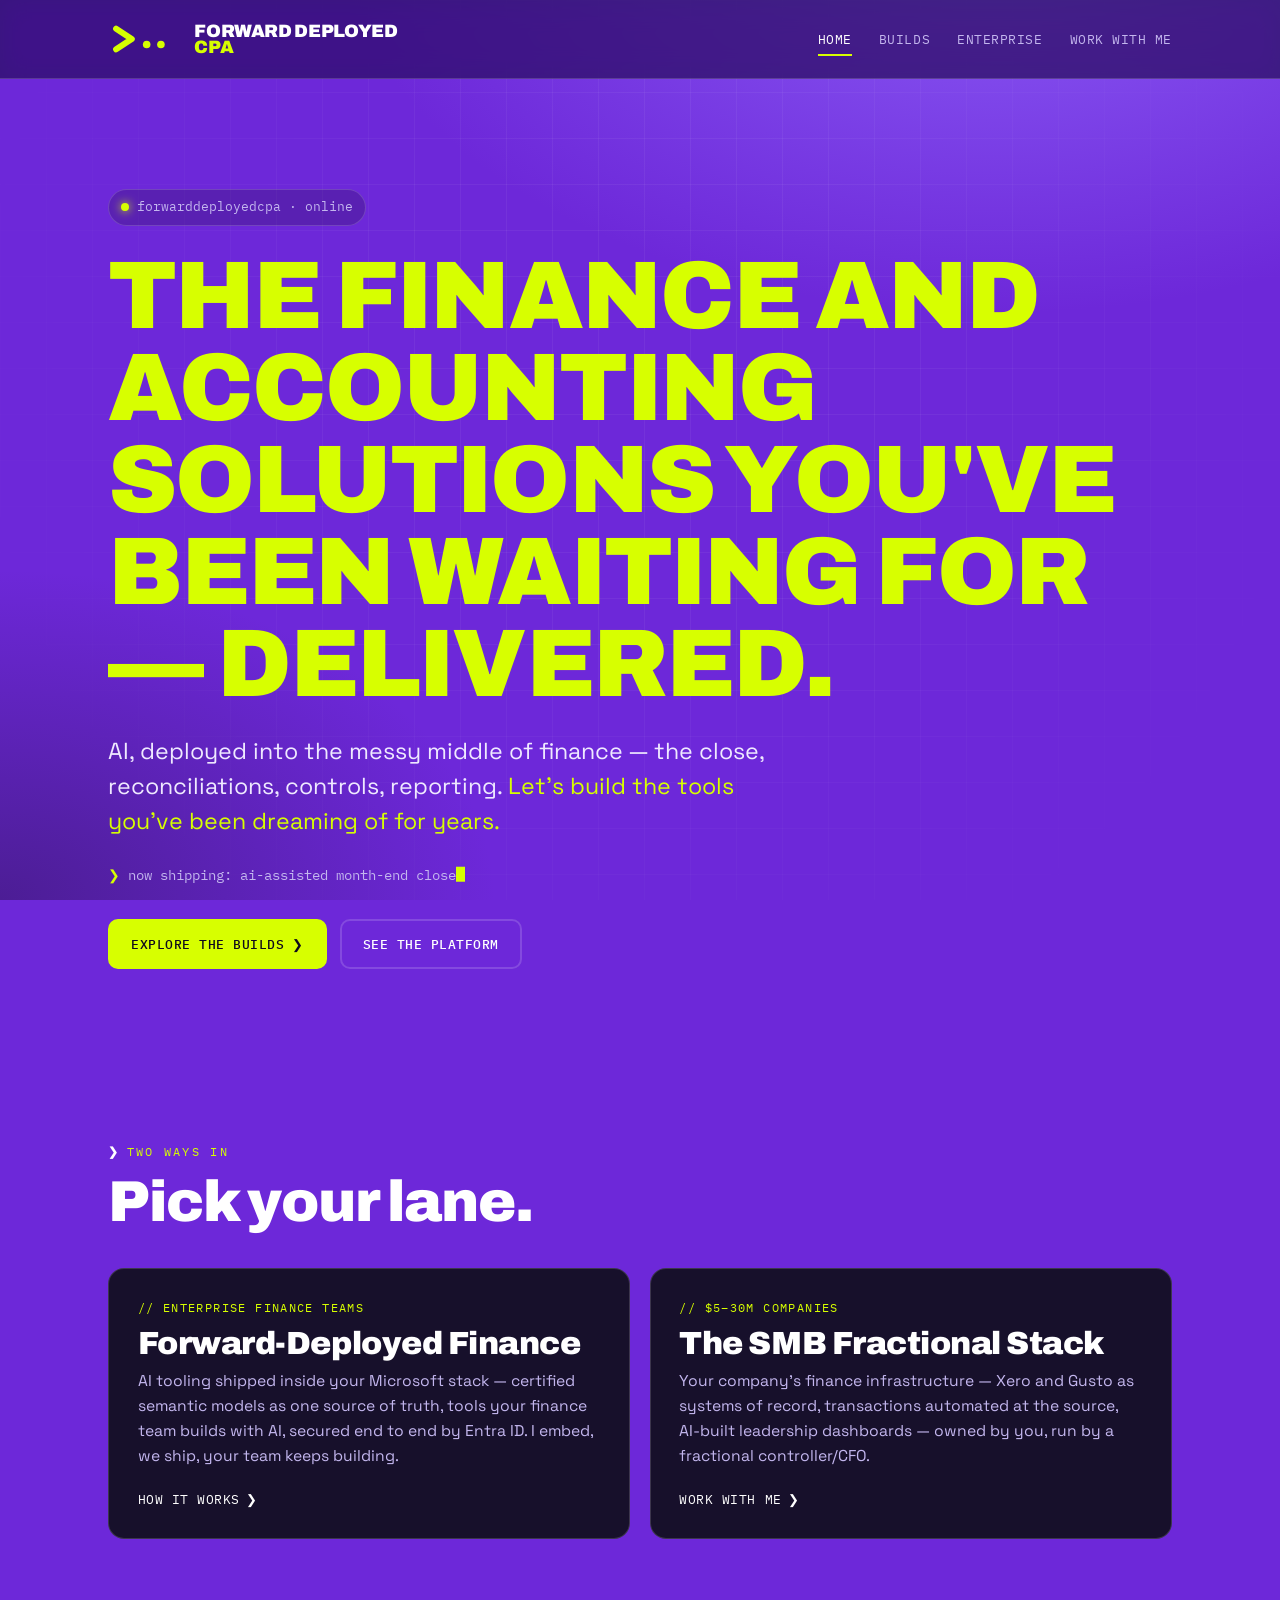
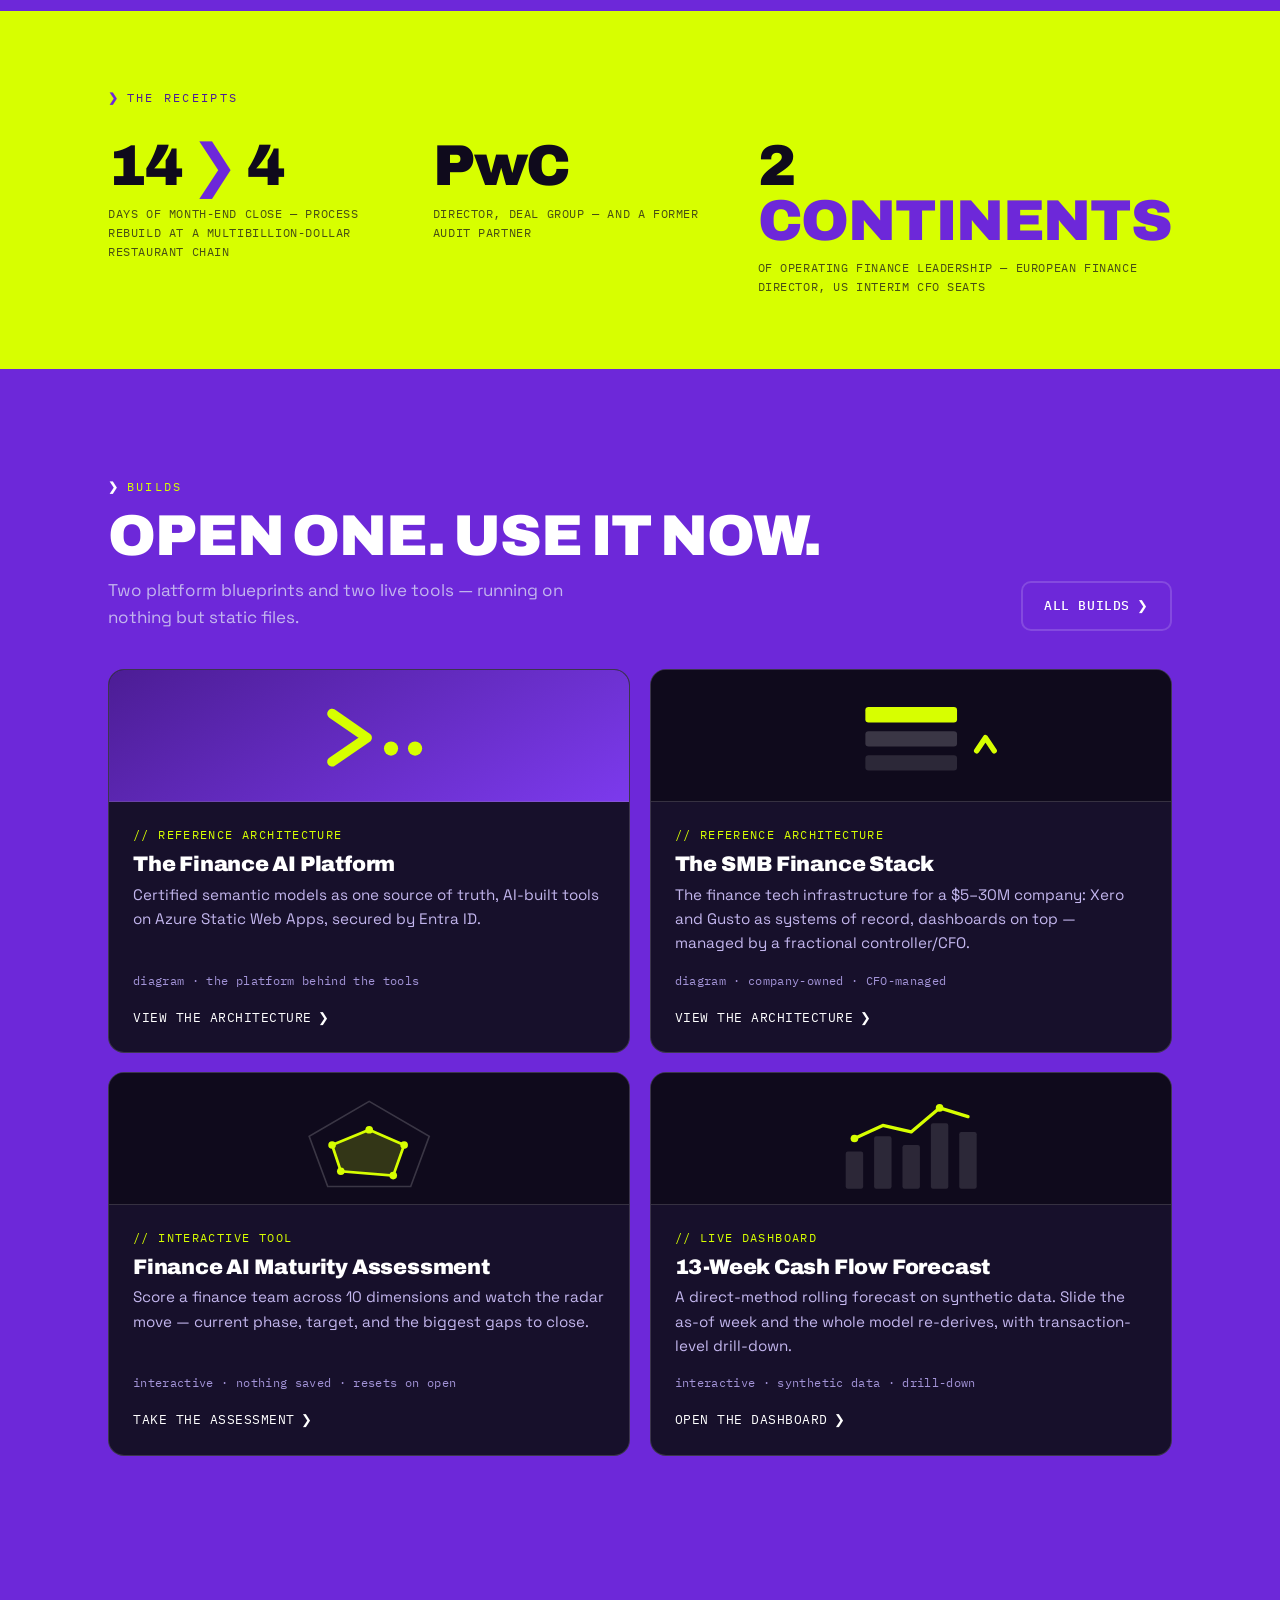
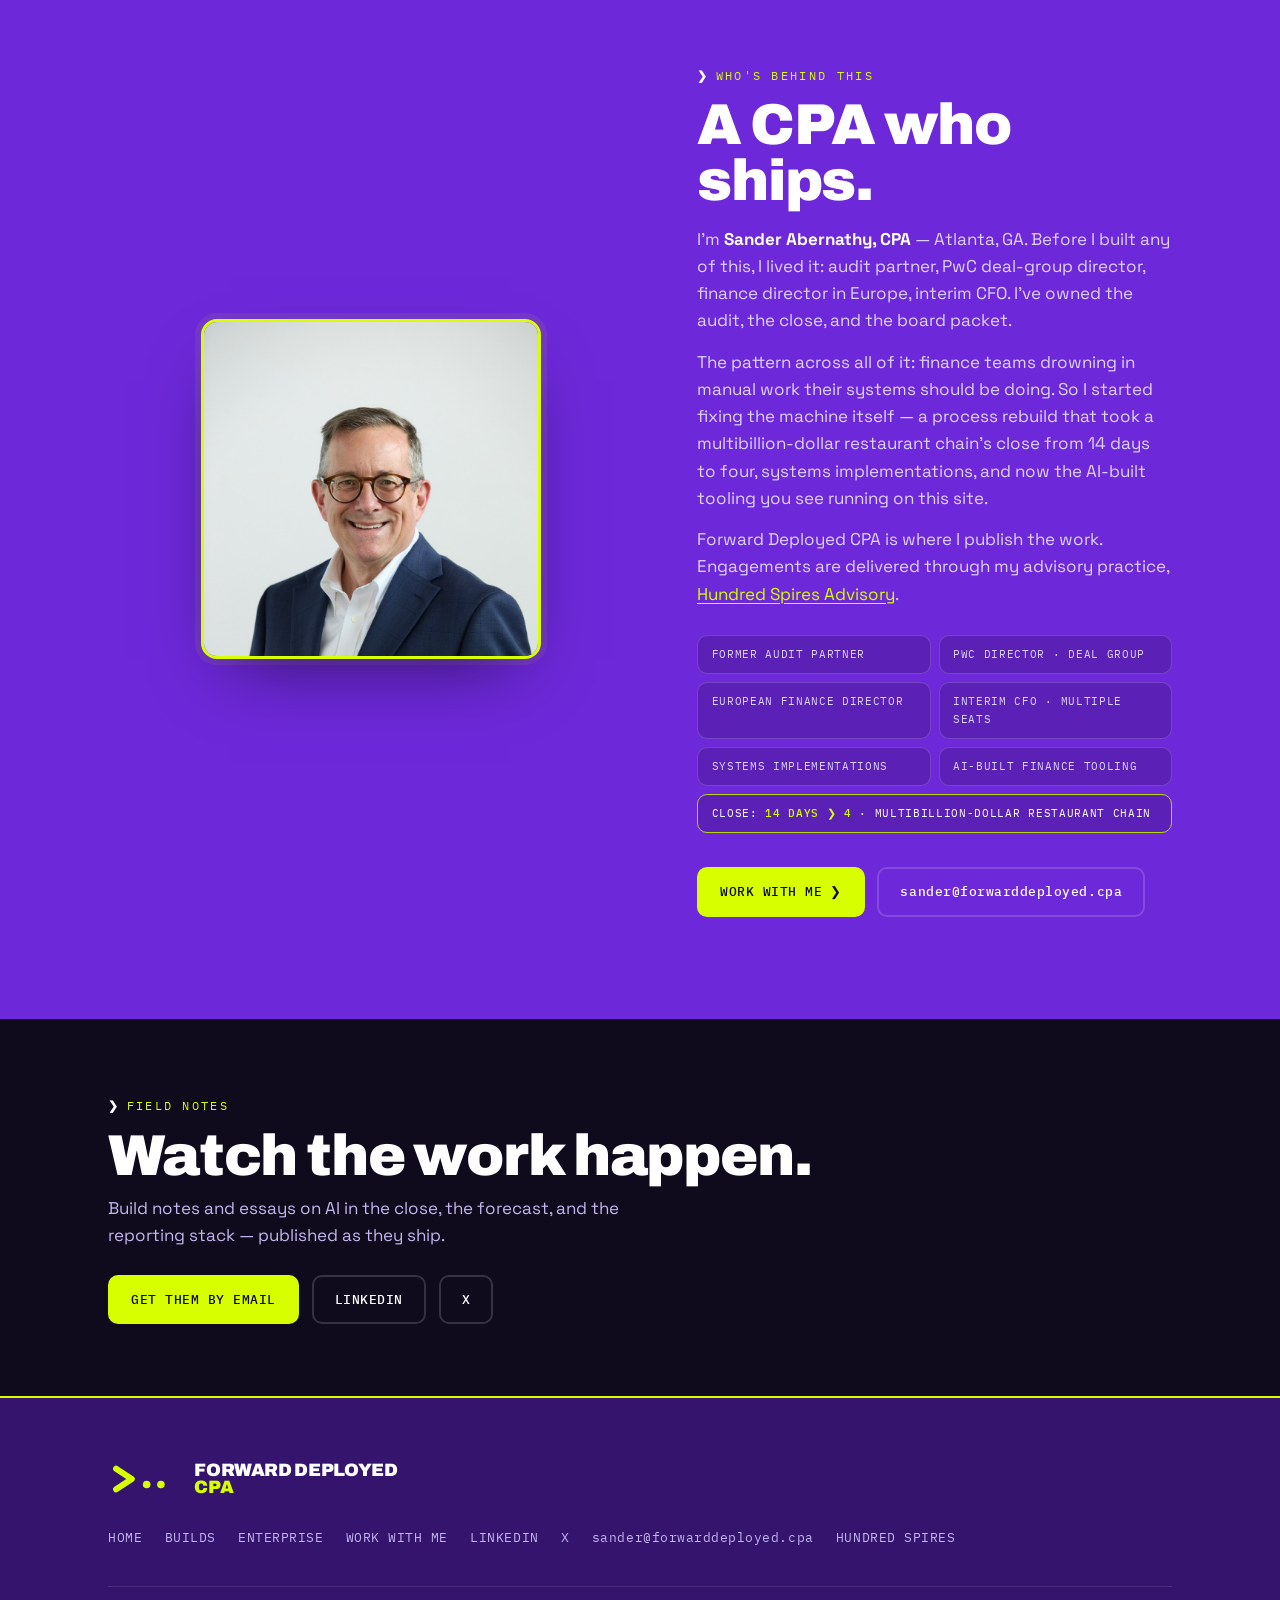
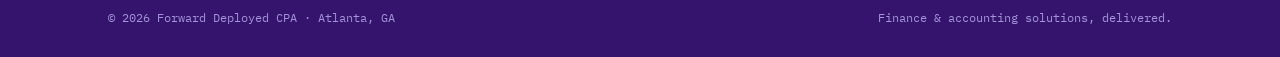
==== index.html @ 9f3dc7b1 "Add enterprise/SMB split, receipts band with credentials and outcomes, dedicated Enterprise page Co-" ====
<!DOCTYPE html>
<html lang="en">
<head>
<meta charset="utf-8">
<meta name="viewport" content="width=device-width, initial-scale=1">
<title>Forward Deployed CPA — Finance &amp; accounting solutions, delivered</title>
<meta name="description" content="AI deployed into the real work of finance and accounting — the close, reconciliations, controls, reporting. A platform and live tools built to be used.">
<link rel="canonical" href="https://www.forwarddeployed.cpa/">

<meta property="og:type" content="website">
<meta property="og:site_name" content="Forward Deployed CPA">
<meta property="og:title" content="Forward Deployed CPA">
<meta property="og:description" content="AI deployed into the real work of finance — a platform and live tools built to be used.">
<meta property="og:url" content="https://www.forwarddeployed.cpa/">
<meta property="og:image" content="https://www.forwarddeployed.cpa/assets/img/og-banner.png">
<meta name="twitter:card" content="summary_large_image">
<meta name="twitter:site" content="@fwddeployedcpa">
<meta name="theme-color" content="#6D28D9">

<link rel="icon" href="assets/img/favicon.svg" type="image/svg+xml">
<link rel="apple-touch-icon" href="assets/img/logo-square.png">

<link rel="preconnect" href="https://fonts.googleapis.com">
<link rel="preconnect" href="https://fonts.gstatic.com" crossorigin>
<link href="https://fonts.googleapis.com/css2?family=Archivo:wght@900&family=Space+Grotesk:wght@400;500;700&family=IBM+Plex+Mono:wght@400;500&display=swap" rel="stylesheet">
<link rel="stylesheet" href="assets/css/styles.css?v=6">
</head>
<body>
<a class="skip" href="#main">Skip to content</a>

<header class="site-head">
  <div class="wrap site-head__row">
    <a class="brand" href="index.html" aria-label="Forward Deployed CPA home">
      <img class="brand__mark" src="assets/img/mark.svg" alt=""><span class="brand__wm"><span class="brand__word">Forward Deployed</span><span class="brand__cpa">CPA</span></span>
    </a>
    <button class="nav-toggle" aria-label="Open menu" aria-controls="nav" aria-expanded="false">
      <svg viewBox="0 0 24 24" fill="none" stroke="currentColor" stroke-width="2"><path d="M3 6h18M3 12h18M3 18h18"/></svg>
    </button>
    <nav class="nav" id="nav" aria-label="Primary">
      <a href="index.html" aria-current="page">Home</a>
      <a href="builds/index.html">Builds</a>
      <a href="enterprise.html">Enterprise</a>
      <a href="work-with-me.html">Work with me</a>
    </nav>
  </div>
</header>

<main id="main">

<!-- ============================= HERO ============================= -->
<section class="hero">
  <div class="wrap">
    <div>
      <span class="termline"><span class="dot"></span> forwarddeployedcpa · online</span>
      <h1 style="color:var(--lime); max-width:20ch">The finance and accounting solutions you've been waiting for — delivered.</h1>
      <p class="lead">
        AI, deployed into the messy middle of finance — the close, reconciliations,
        controls, reporting. <span style="color:var(--lime)">Let's build the tools you've been dreaming of for years.</span>
      </p>
      <p class="hero__ticker">
        <span class="lime">❯</span> now shipping: <span class="type-out" data-type="ai-assisted month-end close|agentic reconciliations|governed finance-AI platforms|reporting on autopilot"></span><span class="cursor" aria-hidden="true"></span>
      </p>
      <div class="hero__cta">
        <a class="btn btn--lime" href="builds/index.html">Explore the builds <span class="arw" aria-hidden="true">❯</span></a>
        <a class="btn btn--ghost" href="builds/platform-architecture.html">See the platform</a>
      </div>
    </div>
  </div>
</section>

<!-- ============================= TWO WAYS IN ============================= -->
<section class="section section--tight">
  <div class="wrap">
    <div class="sec-head reveal">
      <div>
        <span class="eyebrow">two ways in</span>
        <h2 style="margin-top:.6rem;text-transform:none;letter-spacing:-.02em">Pick your lane.</h2>
      </div>
    </div>
    <div class="paths">
      <a class="path reveal" href="enterprise.html">
        <span class="path__tag">// enterprise finance teams</span>
        <h3>Forward-Deployed Finance</h3>
        <p>AI tooling shipped inside your Microsoft stack — certified semantic models as one source of truth, tools your finance team builds with AI, secured end to end by Entra ID. I embed, we ship, your team keeps building.</p>
        <span class="path__go">How it works <span class="arw" aria-hidden="true">❯</span></span>
      </a>
      <a class="path reveal" href="work-with-me.html">
        <span class="path__tag">// $5–30M companies</span>
        <h3>The SMB Fractional Stack</h3>
        <p>Your company's finance infrastructure — Xero and Gusto as systems of record, transactions automated at the source, AI-built leadership dashboards — owned by you, run by a fractional controller/CFO.</p>
        <span class="path__go">Work with me <span class="arw" aria-hidden="true">❯</span></span>
      </a>
    </div>
  </div>
</section>

<!-- ============================= THE RECEIPTS ============================= -->
<section class="band-lime section section--tight">
  <div class="wrap reveal">
    <span class="eyebrow">the receipts</span>
    <div class="receipts">
      <div class="receipt">
        <span class="receipt__num">14 <span class="g">❯</span> 4</span>
        <span class="receipt__label">days of month-end close — process rebuild at a multibillion-dollar restaurant chain</span>
      </div>
      <div class="receipt">
        <span class="receipt__num" style="text-transform:none">PwC</span>
        <span class="receipt__label">director, deal group — and a former audit partner</span>
      </div>
      <div class="receipt">
        <span class="receipt__num">2 <span class="g">continents</span></span>
        <span class="receipt__label">of operating finance leadership — European finance director, US interim CFO seats</span>
      </div>
    </div>
  </div>
</section>

<!-- ============================= THE BUILDS ============================= -->
<section class="section">
  <div class="wrap">
    <div class="sec-head reveal">
      <div>
        <span class="eyebrow">builds</span>
        <h2 style="margin-top:.6rem">Open one. Use it now.</h2>
        <p class="muted">Two platform blueprints and two live tools — running on nothing but static files.</p>
      </div>
      <a class="btn btn--ghost" href="builds/index.html">All builds <span class="arw" aria-hidden="true">❯</span></a>
    </div>

    <div class="builds">
      <a class="build reveal" href="builds/platform-architecture.html">
        <div class="build__top" style="background:linear-gradient(150deg,var(--grape-deep),var(--grape-bright))">
          <svg viewBox="0 0 200 120" fill="none" aria-hidden="true">
            <polyline points="66,40 98,62 66,84" stroke="#D7FF00" stroke-width="9" stroke-linecap="round" stroke-linejoin="round"/>
            <circle cx="120" cy="72" r="6.5" fill="#D7FF00"/><circle cx="142" cy="72" r="6.5" fill="#D7FF00"/>
          </svg>
        </div>
        <div class="build__body">
          <span class="build__kind">// reference architecture</span>
          <h3>The Finance AI Platform</h3>
          <p>Certified semantic models as one source of truth, AI-built tools on Azure Static Web Apps, secured by Entra ID.</p>
          <span class="build__meta">diagram · the platform behind the tools</span>
          <span class="build__go">View the architecture <span class="arw" aria-hidden="true">❯</span></span>
        </div>
      </a>

      <a class="build reveal" href="builds/smb-stack.html">
        <div class="build__top" style="background:var(--ink)">
          <svg viewBox="0 0 200 120" fill="none" aria-hidden="true">
            <rect x="58" y="78" width="84" height="14" rx="3" fill="rgba(255,255,255,.12)"/>
            <rect x="58" y="56" width="84" height="14" rx="3" fill="rgba(255,255,255,.18)"/>
            <rect x="58" y="34" width="84" height="14" rx="3" fill="#D7FF00"/>
            <polyline points="160,74 168,62 176,74" stroke="#D7FF00" stroke-width="5" stroke-linecap="round" stroke-linejoin="round"/>
          </svg>
        </div>
        <div class="build__body">
          <span class="build__kind">// reference architecture</span>
          <h3>The SMB Finance Stack</h3>
          <p>The finance tech infrastructure for a $5–30M company: Xero and Gusto as systems of record, dashboards on top — managed by a fractional controller/CFO.</p>
          <span class="build__meta">diagram · company-owned · CFO-managed</span>
          <span class="build__go">View the architecture <span class="arw" aria-hidden="true">❯</span></span>
        </div>
      </a>

      <a class="build reveal" href="builds/ai-maturity-assessment.html">
        <div class="build__top" style="background:var(--ink)">
          <svg viewBox="0 0 200 120" fill="none" aria-hidden="true">
            <polygon points="100,26 155,58 138,104 62,104 45,58" fill="none" stroke="rgba(255,255,255,.18)" stroke-width="1.5"/>
            <polygon points="100,52 132,66 122,94 74,90 66,66" fill="rgba(215,255,0,.18)" stroke="#D7FF00" stroke-width="2.5"/>
            <circle cx="100" cy="52" r="3.5" fill="#D7FF00"/><circle cx="132" cy="66" r="3.5" fill="#D7FF00"/><circle cx="122" cy="94" r="3.5" fill="#D7FF00"/><circle cx="74" cy="90" r="3.5" fill="#D7FF00"/><circle cx="66" cy="66" r="3.5" fill="#D7FF00"/>
          </svg>
        </div>
        <div class="build__body">
          <span class="build__kind">// interactive tool</span>
          <h3>Finance AI Maturity Assessment</h3>
          <p>Score a finance team across 10 dimensions and watch the radar move — current phase, target, and the biggest gaps to close.</p>
          <span class="build__meta">interactive · nothing saved · resets on open</span>
          <span class="build__go">Take the assessment <span class="arw" aria-hidden="true">❯</span></span>
        </div>
      </a>

      <a class="build reveal" href="builds/cash-flow-13-week.html">
        <div class="build__top" style="background:var(--ink)">
          <svg viewBox="0 0 200 120" fill="none" aria-hidden="true">
            <g fill="rgba(255,255,255,.12)">
              <rect x="40" y="72" width="16" height="34" rx="2"/><rect x="66" y="58" width="16" height="48" rx="2"/><rect x="92" y="66" width="16" height="40" rx="2"/><rect x="118" y="46" width="16" height="60" rx="2"/><rect x="144" y="54" width="16" height="52" rx="2"/>
            </g>
            <polyline points="48,60 74,48 100,54 126,32 152,40" fill="none" stroke="#D7FF00" stroke-width="3" stroke-linecap="round" stroke-linejoin="round"/>
            <circle cx="48" cy="60" r="3.5" fill="#D7FF00"/><circle cx="126" cy="32" r="3.5" fill="#D7FF00"/>
          </svg>
        </div>
        <div class="build__body">
          <span class="build__kind">// live dashboard</span>
          <h3>13-Week Cash Flow Forecast</h3>
          <p>A direct-method rolling forecast on synthetic data. Slide the as-of week and the whole model re-derives, with transaction-level drill-down.</p>
          <span class="build__meta">interactive · synthetic data · drill-down</span>
          <span class="build__go">Open the dashboard <span class="arw" aria-hidden="true">❯</span></span>
        </div>
      </a>
    </div>
  </div>
</section>

<!-- ============================= WHO'S BEHIND THIS ============================= -->
<section class="section" id="who">
  <div class="wrap">
    <div class="grid grid--split">
      <div class="logo-frame reveal" style="max-width:340px">
        <img src="assets/img/sander.jpg" alt="Sander Abernathy, CPA" width="900" height="900">
      </div>
      <div class="reveal">
        <span class="eyebrow">who's behind this</span>
        <h2 style="margin-top:.6rem;text-transform:none;letter-spacing:-.02em">A CPA who ships.</h2>
        <p style="margin-top:1.1rem">I'm <strong>Sander Abernathy, CPA</strong> — Atlanta, GA. Before I built any of this, I lived it: audit partner, PwC deal-group director, finance director in Europe, interim CFO. I've owned the audit, the close, and the board packet.</p>
        <p style="margin-top:.9rem">The pattern across all of it: finance teams drowning in manual work their systems should be doing. So I started fixing the machine itself — a process rebuild that took a multibillion-dollar restaurant chain's close from 14 days to four, systems implementations, and now the AI-built tooling you see running on this site.</p>
        <p style="margin-top:.9rem">Forward Deployed CPA is where I publish the work. Engagements are delivered through my advisory practice, <a href="https://hundred-spires.com" style="color:var(--lime);text-decoration:underline;text-underline-offset:3px">Hundred Spires Advisory</a>.</p>
        <div class="cred-grid">
          <span class="cred">former audit partner</span>
          <span class="cred">pwc director · deal group</span>
          <span class="cred">european finance director</span>
          <span class="cred">interim cfo · multiple seats</span>
          <span class="cred">systems implementations</span>
          <span class="cred">ai-built finance tooling</span>
          <span class="cred cred--hi">close: <b>14 days ❯ 4</b> · multibillion-dollar restaurant chain</span>
        </div>
        <div class="hero__cta">
          <a class="btn btn--lime" href="work-with-me.html">Work with me <span class="arw" aria-hidden="true">❯</span></a>
          <a class="btn btn--ghost" href="mailto:sander@forwarddeployed.cpa" style="text-transform:none">sander@forwarddeployed.cpa</a>
        </div>
      </div>
    </div>
  </div>
</section>

<!-- ============================= FIELD NOTES ============================= -->
<section class="band-ink section section--tight">
  <div class="wrap" style="display:flex;flex-wrap:wrap;align-items:center;justify-content:space-between;gap:1.6rem">
    <div>
      <span class="eyebrow">field notes</span>
      <h2 style="margin-top:.6rem;text-transform:none;letter-spacing:-.02em">Watch the work happen.</h2>
      <p class="muted" style="max-width:52ch;margin-top:.7rem">Build notes and essays on AI in the close, the forecast, and the reporting stack — published as they ship.</p>
    </div>
    <div class="hero__cta" style="margin-top:0">
      <a class="btn btn--lime" href="mailto:sander@forwarddeployed.cpa?subject=Add%20me%20to%20Field%20Notes">Get them by email</a>
      <a class="btn btn--ghost" href="https://www.linkedin.com/company/forward-deployed-cpa" rel="me">LinkedIn</a>
      <a class="btn btn--ghost" href="https://x.com/fwddeployedcpa" rel="me">X</a>
    </div>
  </div>
</section>

</main>

<!-- ============================= FOOTER ============================= -->
<footer class="site-foot">
  <div class="wrap">
    <div class="foot-grid">
      <a class="brand" href="index.html" aria-label="Forward Deployed CPA home">
        <img class="brand__mark" src="assets/img/mark.svg" alt=""><span class="brand__wm"><span class="brand__word">Forward Deployed</span><span class="brand__cpa">CPA</span></span>
      </a>
      <div class="foot-links">
        <a href="index.html">Home</a>
        <a href="builds/index.html">Builds</a>
        <a href="enterprise.html">Enterprise</a>
        <a href="work-with-me.html">Work with me</a>
        <a href="https://www.linkedin.com/company/forward-deployed-cpa" rel="me">LinkedIn</a>
        <a href="https://x.com/fwddeployedcpa" rel="me">X</a>
        <a href="mailto:sander@forwarddeployed.cpa" style="text-transform:none">sander@forwarddeployed.cpa</a>
        <a href="https://hundred-spires.com">Hundred Spires</a>
      </div>
    </div>
    <div class="foot-bottom">
      <span>© <span data-year>2026</span> Forward Deployed CPA · Atlanta, GA</span>
      <span>Finance &amp; accounting solutions, delivered.</span>
    </div>
  </div>
</footer>

<script src="assets/js/main.js?v=2" defer></script>
</body>
</html>
---- assets/css/styles.css ----
/* =========================================================================
   FORWARD DEPLOYED CPA — design system  ·  PURPLE + YELLOW
   Accounting, shipped where the work happens.
   Bright Cyber Grape fields · Acid Lime pop · Ink for contrast · white type.
   ========================================================================= */

:root {
  --grape:        #6D28D9;   /* primary field */
  --grape-bright: #7C3AED;
  --grape-hi:     #8B5CF6;
  --grape-deep:   #4C1D95;
  --grape-abyss:  #35146e;
  --lime:         #D7FF00;   /* the yellow pop */
  --lime-hi:      #e6ff4d;
  --lime-deep:    #b6d800;
  --ink:          #0f0a1c;   /* near-black, purple-tinted */
  --ink-panel:    #17102b;   /* lifted card */
  --ink-panel-2:  #1e1636;
  --paper:        #ffffff;
  --paper-dim:    #ded3ff;   /* body text on grape */
  --mute:         #c3b6ee;
  --mute-dim:     #a394d8;
  --line:         rgba(255,255,255,.16);
  --line-soft:    rgba(255,255,255,.10);

  --maxw: 1160px;
  --gut: clamp(20px, 5vw, 48px);
  --radius: 16px;
  --radius-sm: 10px;

  --f-head: "Archivo", "Arial Black", system-ui, sans-serif;
  --f-body: "Space Grotesk", system-ui, -apple-system, sans-serif;
  --f-mono: "IBM Plex Mono", ui-monospace, Menlo, monospace;
  --ease: cubic-bezier(.2, .7, .2, 1);
}

*, *::before, *::after { box-sizing: border-box; }
* { margin: 0; }
html { -webkit-text-size-adjust: 100%; scroll-behavior: smooth; }
@media (prefers-reduced-motion: reduce) {
  html { scroll-behavior: auto; }
  *, *::before, *::after { animation-duration: .001ms !important; animation-iteration-count: 1 !important; transition-duration: .001ms !important; }
}

body {
  font-family: var(--f-body);
  color: var(--paper);
  line-height: 1.6;
  font-size: 1.0625rem;
  -webkit-font-smoothing: antialiased;
  text-rendering: optimizeLegibility;
  overflow-x: hidden;
  background:
    radial-gradient(1200px 700px at 78% -8%, var(--grape-hi), transparent 55%),
    radial-gradient(900px 600px at 0% 100%, var(--grape-deep), transparent 55%),
    var(--grape);
  background-attachment: fixed;
}

/* faint monospace grid texture */
body::before {
  content: "";
  position: fixed; inset: 0; z-index: 0; pointer-events: none;
  background-image:
    linear-gradient(to right, rgba(255,255,255,.05) 1px, transparent 1px),
    linear-gradient(to bottom, rgba(255,255,255,.05) 1px, transparent 1px);
  background-size: 46px 46px;
  mask-image: radial-gradient(circle at 50% 40%, #000 30%, transparent 85%);
}

img { max-width: 100%; display: block; height: auto; }
a { color: inherit; text-decoration: none; }
::selection { background: var(--lime); color: var(--ink); }

/* ---- layout ------------------------------------------------------------ */
.wrap { width: 100%; max-width: var(--maxw); margin-inline: auto; padding-inline: var(--gut); }
.section { position: relative; z-index: 1; padding-block: clamp(60px, 8vw, 112px); }
.section--tight { padding-block: clamp(40px, 6vw, 72px); }
.stack > * + * { margin-top: 1.1em; }

/* full-bleed colour bands for pop */
.band-lime { background: var(--lime); color: var(--ink); position: relative; z-index: 1; }
.band-lime a { color: var(--ink); }
.band-ink  { background: var(--ink); position: relative; z-index: 1; }

/* ---- type -------------------------------------------------------------- */
h1, h2, h3, h4 { font-family: var(--f-head); font-weight: 900; line-height: .96; letter-spacing: -.02em; text-transform: uppercase; }
h1 { font-size: clamp(2.9rem, 8vw, 6rem); }
h2 { font-size: clamp(2.1rem, 5vw, 3.6rem); }
h3 { font-size: clamp(1.4rem, 2.4vw, 1.95rem); }
p  { color: var(--paper-dim); }
strong { color: #fff; font-weight: 700; }

.eyebrow {
  font-family: var(--f-mono); text-transform: uppercase; letter-spacing: .2em;
  font-size: .72rem; color: var(--lime); display: inline-flex; align-items: center; gap: .55em;
}
.eyebrow::before { content: "❯"; color: #fff; font-weight: 700; }
.band-lime .eyebrow { color: var(--grape-deep); }
.band-lime .eyebrow::before { color: var(--grape); }
.lime { color: var(--lime); }
.mono { font-family: var(--f-mono); }
.lead { font-size: clamp(1.12rem, 2vw, 1.45rem); color: #efe9ff; line-height: 1.5; }
.muted { color: var(--mute); }

/* ---- buttons ----------------------------------------------------------- */
.btn {
  --_bg: var(--lime); --_fg: var(--ink);
  display: inline-flex; align-items: center; gap: .6em;
  font-family: var(--f-mono); font-size: .82rem; font-weight: 500;
  letter-spacing: .04em; text-transform: uppercase;
  padding: .95em 1.6em; background: var(--_bg); color: var(--_fg);
  border: 2px solid transparent; border-radius: var(--radius-sm);
  cursor: pointer; transition: transform .16s var(--ease), box-shadow .16s var(--ease), background .16s var(--ease);
}
.btn:hover { transform: translateY(-2px); box-shadow: 0 12px 30px -10px rgba(215,255,0,.55); background: var(--lime-hi); }
.btn:active { transform: translateY(0); }
.btn .arw { transition: transform .16s var(--ease); }
.btn:hover .arw { transform: translateX(4px); }
.btn--lime { --_bg: var(--lime); --_fg: var(--ink); }
.btn--ghost { --_bg: transparent; --_fg: #fff; border-color: var(--line); }
.btn--ghost:hover { border-color: var(--lime); color: var(--lime); background: transparent; box-shadow: none; }
.band-lime .btn--ghost { --_fg: var(--ink); border-color: rgba(15,10,28,.3); }
.band-lime .btn--ghost:hover { border-color: var(--ink); color: var(--ink); }
.btn--ink { --_bg: var(--ink); --_fg: #fff; }
.btn--ink:hover { background: var(--ink-panel-2); box-shadow: 0 12px 30px -10px rgba(15,10,28,.55); }

/* ---- path split (enterprise vs SMB) ------------------------------------ */
.paths { display: grid; grid-template-columns: 1fr 1fr; gap: 1.2rem; }
.path {
  display: flex; flex-direction: column;
  background: var(--ink-panel); border: 1px solid var(--line); border-radius: var(--radius);
  padding: 1.9rem 1.8rem 1.7rem;
  transition: border-color .2s var(--ease), transform .2s var(--ease), box-shadow .2s var(--ease);
}
.path:hover { border-color: var(--lime); transform: translateY(-5px); box-shadow: 0 24px 50px -30px rgba(0,0,0,.8); }
.path__tag { font-family: var(--f-mono); font-size: .72rem; letter-spacing: .12em; text-transform: uppercase; color: var(--lime); }
.path h3 { text-transform: none; letter-spacing: -.015em; font-size: clamp(1.5rem, 2.6vw, 2rem); color: #fff; margin: .7rem 0 .6rem; }
.path p { font-size: .98rem; color: var(--mute); flex: 1; }
.path__go { font-family: var(--f-mono); font-size: .8rem; text-transform: uppercase; letter-spacing: .04em; color: #fff; margin-top: 1.3rem; display: inline-flex; align-items: center; gap: .5em; }
.path:hover .path__go { color: var(--lime); }
.path:hover .path__go .arw { transform: translateX(4px); }
.path__go .arw { transition: transform .18s var(--ease); }
@media (max-width: 840px) { .paths { grid-template-columns: 1fr; } }

/* ---- receipts (credentials + outcomes on lime) ------------------------- */
.receipts { display: grid; grid-template-columns: repeat(3, 1fr); gap: clamp(1.2rem, 3vw, 2.6rem); margin-top: 1.8rem; }
.receipt__num {
  display: block; font-family: var(--f-head); font-weight: 900; text-transform: uppercase;
  font-size: clamp(2.3rem, 4.6vw, 3.6rem); line-height: .95; letter-spacing: -.02em; color: var(--ink);
}
.receipt__num .g { color: var(--grape); }
.receipt__label {
  display: block; margin-top: .7rem; font-family: var(--f-mono); font-size: .74rem;
  letter-spacing: .05em; text-transform: uppercase; line-height: 1.6; color: rgba(15,10,28,.72);
}
@media (max-width: 720px) { .receipts { grid-template-columns: 1fr; } }

/* ---- credential grid (bio) --------------------------------------------- */
.cred-grid { display: grid; grid-template-columns: repeat(2, minmax(0, 1fr)); gap: .5rem; margin-top: 1.7rem; max-width: 560px; }
.cred {
  font-family: var(--f-mono); font-size: .7rem; letter-spacing: .06em; text-transform: uppercase;
  color: var(--paper-dim); border: 1px solid var(--line); border-radius: var(--radius-sm);
  padding: .6rem .85rem; background: rgba(0,0,0,.16);
}
.cred--hi { grid-column: 1 / -1; border-color: var(--lime-deep); color: #fff; }
.cred--hi b { color: var(--lime); font-weight: 500; }
@media (max-width: 480px) { .cred-grid { grid-template-columns: 1fr; } }

/* ---- header ------------------------------------------------------------ */
.site-head {
  position: sticky; top: 0; z-index: 50;
  background: rgba(37,16,90,.72);
  backdrop-filter: saturate(150%) blur(14px);
  -webkit-backdrop-filter: saturate(150%) blur(14px);
  border-bottom: 1px solid var(--line);
}
.site-head__row { display: flex; align-items: center; justify-content: space-between; gap: 1rem; height: 78px; }
.brand { display: inline-flex; align-items: center; gap: .62rem; }
.brand__mark { height: 30px; width: auto; flex: none; }
.brand__wm { display: flex; flex-direction: column; font-family: var(--f-head); font-weight: 900; text-transform: uppercase; letter-spacing: -.02em; line-height: .9; font-size: 1.12rem; }
.brand__word { color: #fff; transition: color .16s var(--ease); }
.brand__cpa { color: var(--lime); }
.brand:hover .brand__word { color: var(--lime); }

.nav { display: flex; align-items: center; gap: 1.7rem; }
.nav a { font-family: var(--f-mono); font-size: .82rem; text-transform: uppercase; letter-spacing: .04em; color: var(--mute); transition: color .16s var(--ease); position: relative; padding-block: 4px; }
.nav a:hover, .nav a[aria-current="page"] { color: #fff; }
.nav a[aria-current="page"]::after { content: ""; position: absolute; left: 0; right: 0; bottom: -2px; height: 2px; background: var(--lime); }

.nav-toggle { display: none; background: none; border: 1px solid var(--line); border-radius: 8px; width: 42px; height: 42px; color: #fff; cursor: pointer; align-items: center; justify-content: center; }
.nav-toggle svg { width: 20px; height: 20px; }
@media (max-width: 720px) {
  .nav-toggle { display: inline-flex; }
  .brand__mark { height: 26px; }
  .brand__wm { font-size: 1rem; }
  .nav {
    position: absolute; top: 78px; left: 0; right: 0;
    flex-direction: column; align-items: stretch; gap: 0;
    background: var(--grape-abyss); border-bottom: 1px solid var(--line);
    padding: .5rem var(--gut) 1.2rem;
    clip-path: inset(0 0 100% 0); transition: clip-path .25s var(--ease);
  }
  .nav[data-open="true"] { clip-path: inset(0 0 0 0); }
  .nav a { padding: .95rem 0; border-bottom: 1px solid var(--line-soft); font-size: .98rem; }
}

/* ---- hero -------------------------------------------------------------- */
.hero { position: relative; z-index: 1; padding-block: clamp(56px, 9vw, 110px) clamp(52px, 8vw, 96px); overflow: hidden; }
.hero .grid--split { align-items: center; gap: clamp(2rem, 6vw, 5rem); }
.hero h1 { max-width: 15ch; color: #fff; }
.hero h1 .lime { -webkit-text-stroke: 0; }
.hero .lead { max-width: 44ch; margin-top: 1.5rem; }
.hero__cta { display: flex; flex-wrap: wrap; gap: .8rem; margin-top: 2.1rem; }
.hero__ticker { margin-top: 1.5rem; font-family: var(--f-mono); font-size: .9rem; color: var(--mute); }
.hero__ticker .lime { color: var(--lime); }

/* featured logo */
.logo-frame {
  border: 3px solid var(--lime);
  border-radius: var(--radius);
  overflow: hidden;
  box-shadow: 0 30px 70px -30px rgba(0,0,0,.6), 0 0 0 6px rgba(215,255,0,.08);
  background: var(--grape);
  max-width: 380px; margin-inline: auto;
}
.logo-frame img { width: 100%; display: block; }

.termline {
  display: inline-flex; align-items: center; gap: .7em;
  font-family: var(--f-mono); font-size: .8rem;
  padding: .55em .9em; border: 1px solid var(--line); border-radius: 999px;
  background: rgba(0,0,0,.18); color: var(--mute); margin-bottom: 1.5rem;
}
.termline .dot { width: 8px; height: 8px; border-radius: 50%; background: var(--lime); box-shadow: 0 0 10px var(--lime); }
.cursor { display: inline-block; width: .6em; height: 1.05em; background: var(--lime); translate: 0 .12em; animation: blink 1.1s steps(1) infinite; }
@keyframes blink { 50% { opacity: 0; } }

/* ---- terminal card ----------------------------------------------------- */
.term {
  border: 1px solid var(--line); border-radius: var(--radius);
  background: linear-gradient(180deg, var(--ink-panel), var(--ink));
  overflow: hidden; box-shadow: 0 40px 80px -50px rgba(0,0,0,.9);
}
.term__bar { display: flex; align-items: center; gap: .5rem; padding: .7rem .9rem; border-bottom: 1px solid var(--line-soft); background: rgba(255,255,255,.02); }
.term__dot { width: 11px; height: 11px; border-radius: 50%; background: var(--ink-panel-2); }
.term__dot:nth-child(1) { background: #ff5f57; }
.term__dot:nth-child(2) { background: #febc2e; }
.term__dot:nth-child(3) { background: var(--lime); }
.term__title { margin-left: .6rem; font-family: var(--f-mono); font-size: .74rem; color: var(--mute-dim); }
.term__body { padding: 1.4rem 1.5rem; font-family: var(--f-mono); font-size: .9rem; line-height: 1.85; color: #d7ccff; }
.term__body .c { color: var(--mute-dim); }
.term__body .ok { color: var(--lime); }
.term__body .k { color: var(--grape-hi); }
.term__body .pr { color: var(--lime); }

/* ---- grid -------------------------------------------------------------- */
.grid { display: grid; gap: 1.1rem; }
.grid--split { grid-template-columns: 1.05fr .95fr; align-items: center; gap: clamp(2rem, 5vw, 4.5rem); }
@media (max-width: 900px) { .grid--split { grid-template-columns: 1fr; } }

.sec-head { display: flex; align-items: flex-end; justify-content: space-between; gap: 1.5rem; margin-bottom: 2.4rem; flex-wrap: wrap; }
.sec-head h2 { color: #fff; }
.sec-head p { max-width: 46ch; margin-top: .8rem; }

/* ---- build cards ------------------------------------------------------- */
.builds { display: grid; grid-template-columns: repeat(2, 1fr); gap: 1.2rem; }
@media (max-width: 900px) { .builds { grid-template-columns: 1fr; } }
.build { display: flex; flex-direction: column; background: var(--ink-panel); border: 1px solid var(--line); border-radius: var(--radius); overflow: hidden; transition: border-color .2s var(--ease), transform .2s var(--ease), box-shadow .2s var(--ease); }
.build:hover { border-color: var(--lime); transform: translateY(-5px); box-shadow: 0 24px 50px -30px rgba(0,0,0,.8); }
.build__top { position: relative; height: 132px; display: grid; place-items: center; overflow: hidden; border-bottom: 1px solid var(--line); }
.build__top svg { width: 100%; height: 100%; display: block; }
.build__body { padding: 1.5rem; display: flex; flex-direction: column; flex: 1; }
.build__kind { font-family: var(--f-mono); font-size: .72rem; letter-spacing: .12em; text-transform: uppercase; color: var(--lime); }
.build__body h3 { text-transform: none; letter-spacing: -.01em; font-size: 1.32rem; margin: .6rem 0 .5rem; color: #fff; }
.build__body p { font-size: .95rem; color: var(--mute); flex: 1; }
.build__meta { font-family: var(--f-mono); font-size: .72rem; color: var(--mute-dim); margin-top: 1rem; letter-spacing: .03em; }
.build__go { font-family: var(--f-mono); font-size: .8rem; text-transform: uppercase; letter-spacing: .04em; color: #fff; margin-top: 1.1rem; display: inline-flex; align-items: center; gap: .5em; }
.build:hover .build__go { color: var(--lime); }
.build__go .arw { transition: transform .18s var(--ease); }
.build:hover .build__go .arw { transform: translateX(4px); }

/* ---- big statement ----------------------------------------------------- */
.statement { text-align: left; }
.statement h2 { color: var(--ink); max-width: 20ch; }
.statement p { color: rgba(15,10,28,.72); max-width: 48ch; margin-top: 1.1rem; font-size: 1.1rem; }

/* ---- footer ------------------------------------------------------------ */
.site-foot { position: relative; z-index: 1; border-top: 2px solid var(--lime); background: var(--grape-abyss); padding-block: clamp(40px, 6vw, 64px) 1.8rem; }
.foot-grid { display: flex; align-items: flex-start; justify-content: space-between; gap: 2rem; flex-wrap: wrap; }
.foot-links { display: flex; gap: 1.4rem; flex-wrap: wrap; }
.foot-links a { color: var(--mute); font-family: var(--f-mono); font-size: .82rem; text-transform: uppercase; letter-spacing: .04em; transition: color .16s var(--ease); }
.foot-links a:hover { color: var(--lime); }
.foot-bottom { display: flex; justify-content: space-between; gap: 1rem; flex-wrap: wrap; margin-top: 2.4rem; padding-top: 1.4rem; border-top: 1px solid var(--line-soft); font-family: var(--f-mono); font-size: .74rem; color: var(--mute-dim); }

/* ---- interior page head ------------------------------------------------ */
.phead { position: relative; z-index: 1; padding-block: clamp(52px, 8vw, 92px) clamp(24px, 4vw, 44px); border-bottom: 1px solid var(--line); }
.phead h1 { color: #fff; }
.phead .lead { max-width: 54ch; margin-top: 1.3rem; }

/* ---- architecture figure ---------------------------------------------- */
.arch-figure { border: 3px solid var(--lime); border-radius: var(--radius); overflow: hidden; background: var(--ink); box-shadow: 0 40px 90px -50px rgba(0,0,0,.9); max-width: 760px; margin-inline: auto; }
.arch-figure img { width: 100%; display: block; }
.arch-actions { display: flex; gap: .8rem; flex-wrap: wrap; justify-content: center; margin-top: 1.8rem; }

/* layer list (architecture) */
.layer-list { display: grid; gap: 1px; background: var(--line); border: 1px solid var(--line); border-radius: var(--radius); overflow: hidden; }
.layer { background: var(--ink-panel); padding: 1.4rem 1.5rem; display: grid; grid-template-columns: 150px 1fr; gap: 1.1rem; align-items: start; }
@media (max-width: 620px) { .layer { grid-template-columns: 1fr; gap: .4rem; } }
.layer__tag { font-family: var(--f-mono); font-size: .72rem; letter-spacing: .12em; text-transform: uppercase; color: var(--lime); padding-top: .2rem; }
.layer h3 { text-transform: none; letter-spacing: -.01em; font-size: 1.2rem; margin-bottom: .35rem; color: #fff; }
.layer p { font-size: .96rem; color: var(--mute); }

/* ---- prose (long-form) ------------------------------------------------- */
.prose { max-width: 720px; margin: 0 auto; font-size: 1.1rem; line-height: 1.75; }
.prose > * + * { margin-top: 1.4rem; }
.prose p { color: #e9e2ff; }
.prose a { color: var(--lime); text-decoration: underline; text-underline-offset: 3px; }

/* ---- reveal ------------------------------------------------------------ */
.reveal { opacity: 0; transform: translateY(18px); transition: opacity .6s var(--ease), transform .6s var(--ease); }
.reveal.is-in { opacity: 1; transform: none; }

/* ---- utilities --------------------------------------------------------- */
.skip { position: absolute; left: -999px; top: 0; background: var(--lime); color: var(--ink); padding: .6em 1em; z-index: 100; font-family: var(--f-mono); font-size: .82rem; }
.skip:focus { left: 8px; top: 8px; }
:focus-visible { outline: 2px solid var(--lime); outline-offset: 2px; border-radius: 4px; }
.divider { height: 1px; background: var(--line); border: none; }
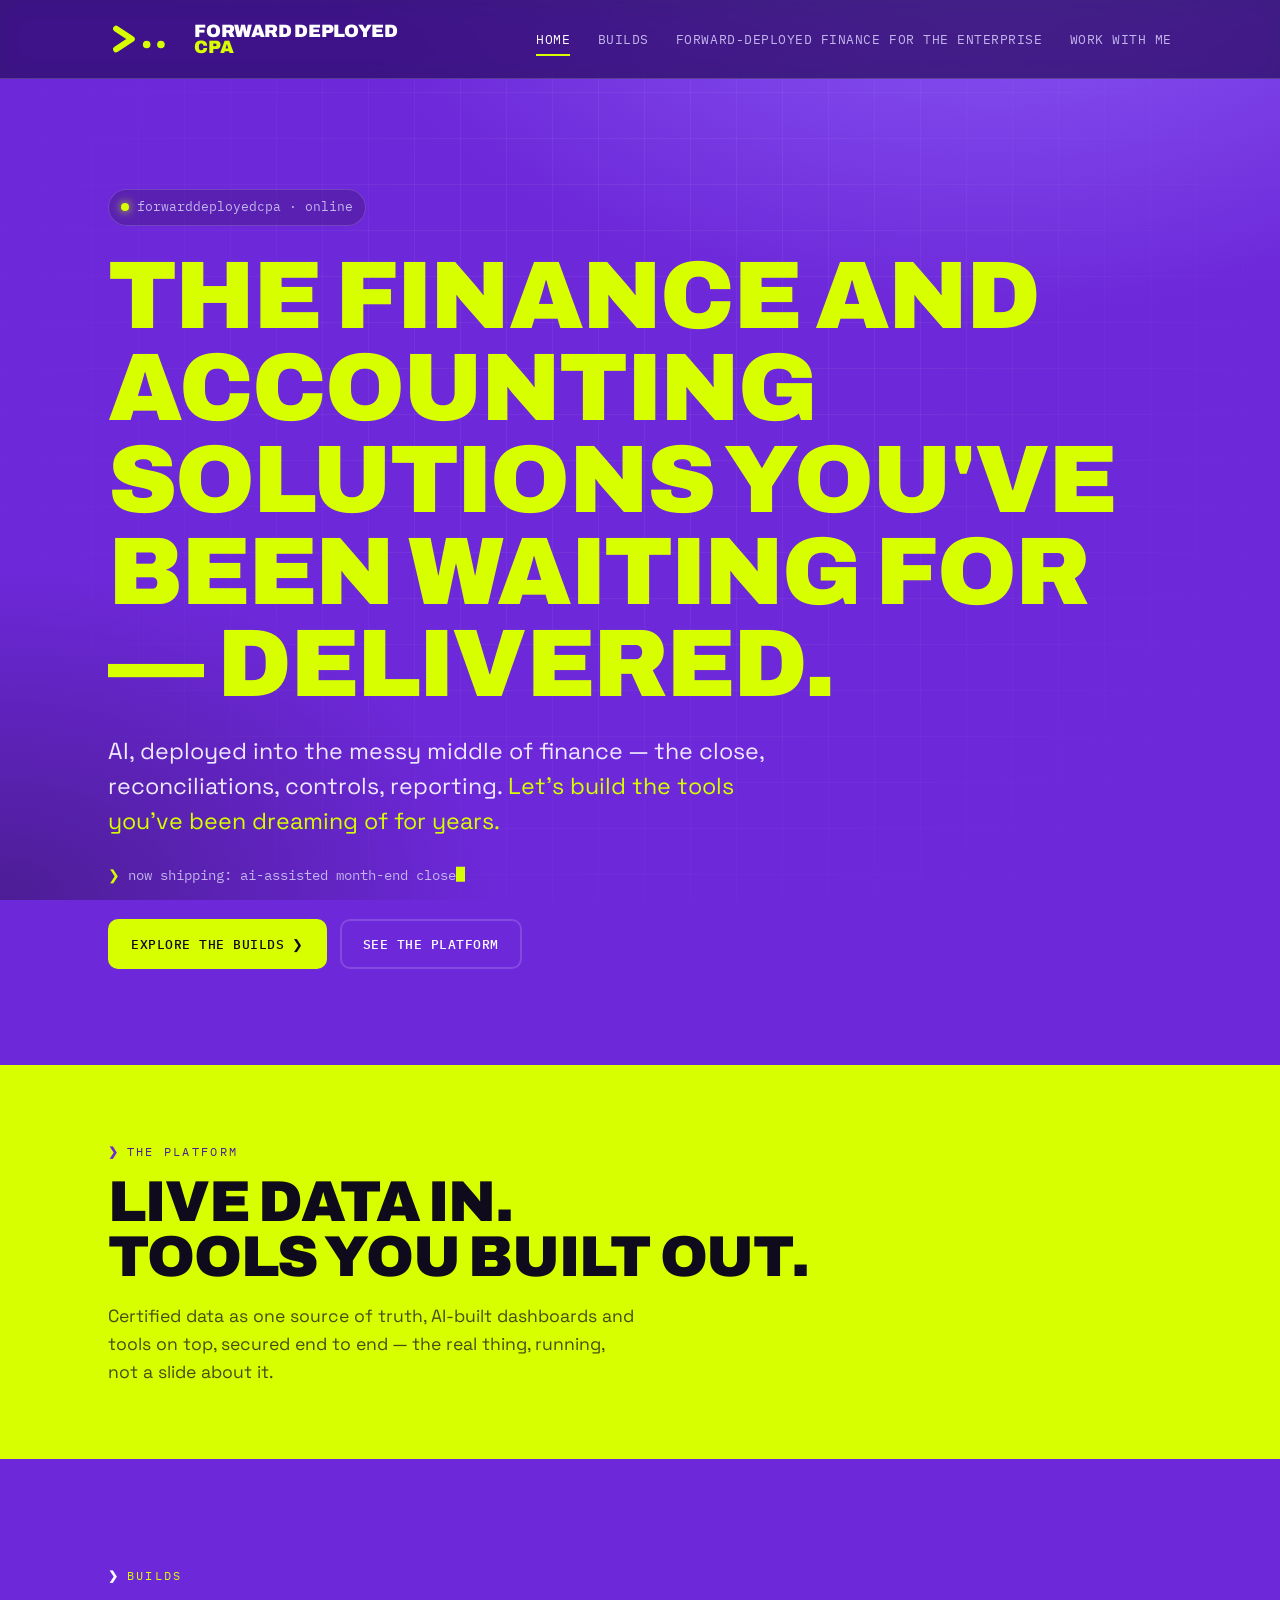
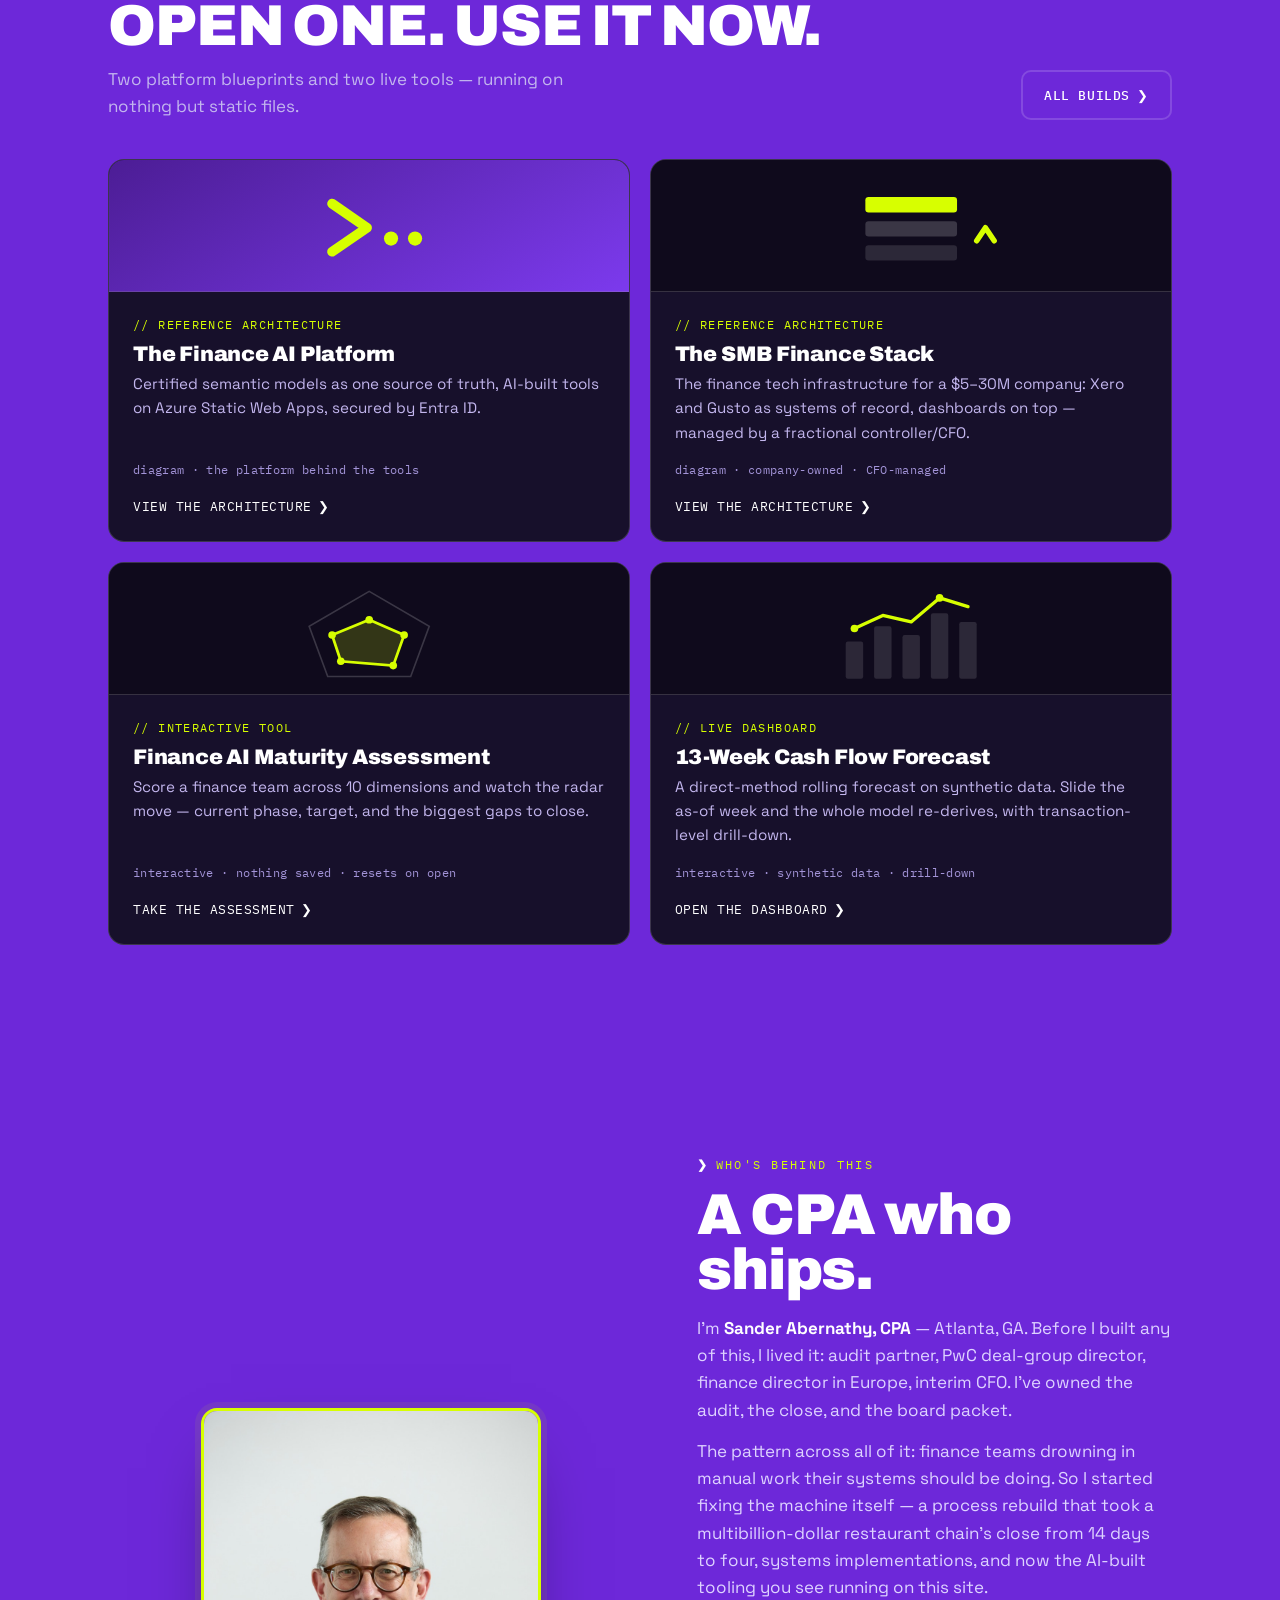
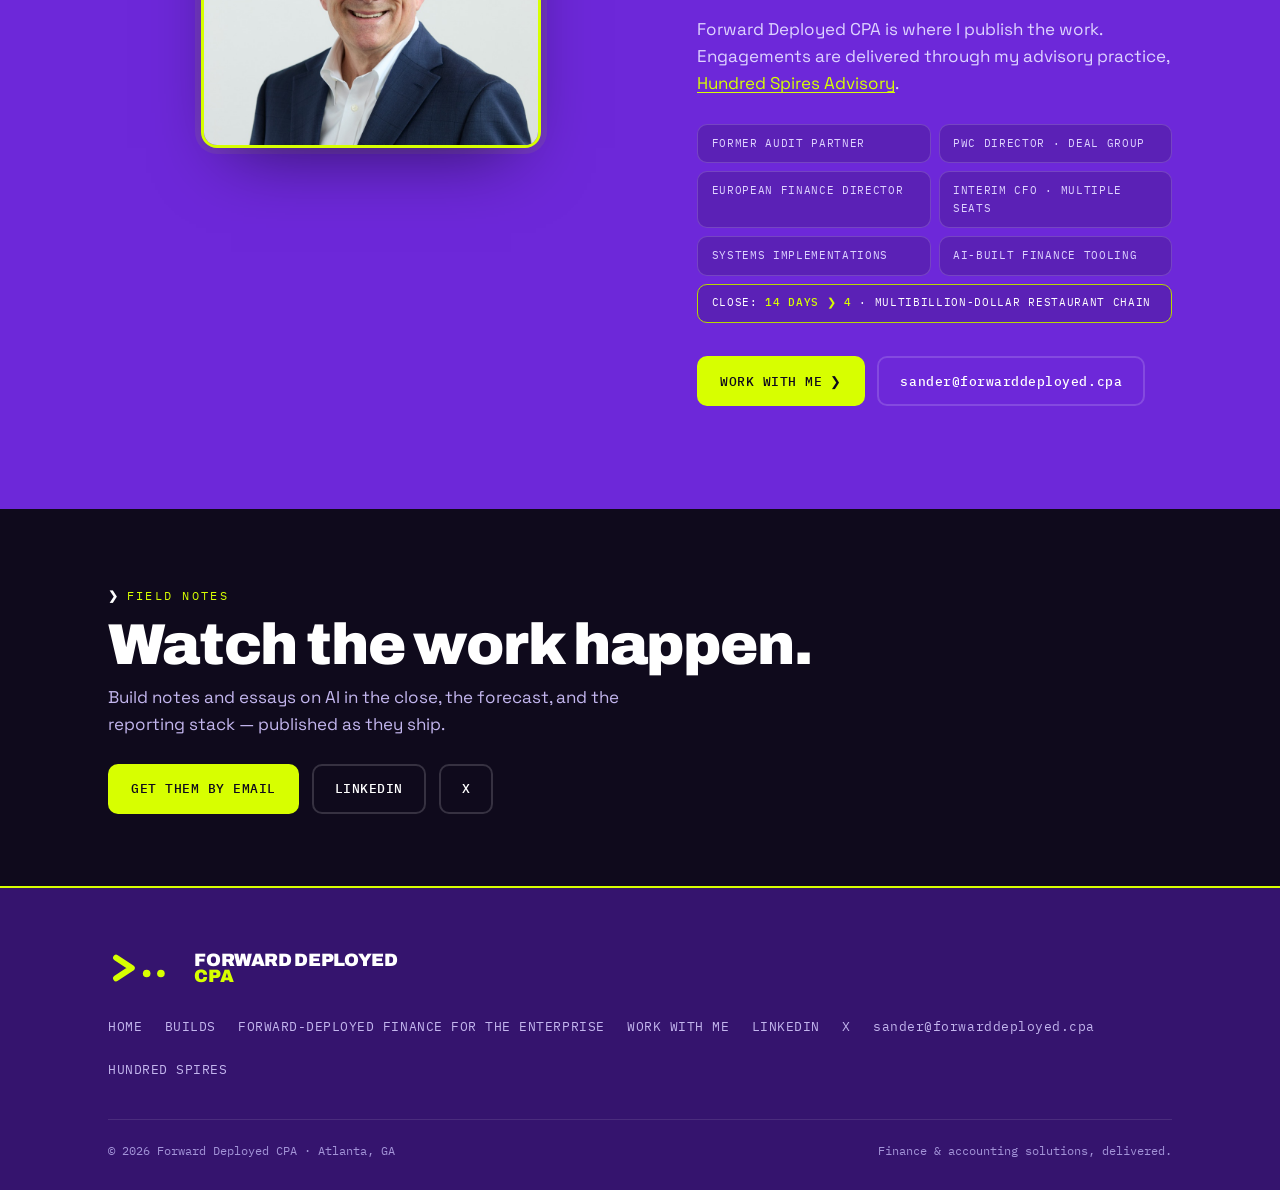
==== commit ce0d8186: "Remove Pick your lane and receipts sections, restore statement band; rename enterprise tab; fix head" ====
--- a/index.html
+++ b/index.html
@@ -23,7 +23,7 @@
 <link rel="preconnect" href="https://fonts.googleapis.com">
 <link rel="preconnect" href="https://fonts.gstatic.com" crossorigin>
 <link href="https://fonts.googleapis.com/css2?family=Archivo:wght@900&family=Space+Grotesk:wght@400;500;700&family=IBM+Plex+Mono:wght@400;500&display=swap" rel="stylesheet">
-<link rel="stylesheet" href="assets/css/styles.css?v=6">
+<link rel="stylesheet" href="assets/css/styles.css?v=7">
 </head>
 <body>
 <a class="skip" href="#main">Skip to content</a>
@@ -39,7 +39,7 @@
     <nav class="nav" id="nav" aria-label="Primary">
       <a href="index.html" aria-current="page">Home</a>
       <a href="builds/index.html">Builds</a>
-      <a href="enterprise.html">Enterprise</a>
+      <a href="enterprise.html">Forward-Deployed Finance for the Enterprise</a>
       <a href="work-with-me.html">Work with me</a>
     </nav>
   </div>
@@ -68,50 +68,12 @@
   </div>
 </section>
 
-<!-- ============================= TWO WAYS IN ============================= -->
-<section class="section section--tight">
-  <div class="wrap">
-    <div class="sec-head reveal">
-      <div>
-        <span class="eyebrow">two ways in</span>
-        <h2 style="margin-top:.6rem;text-transform:none;letter-spacing:-.02em">Pick your lane.</h2>
-      </div>
-    </div>
-    <div class="paths">
-      <a class="path reveal" href="enterprise.html">
-        <span class="path__tag">// enterprise finance teams</span>
-        <h3>Forward-Deployed Finance</h3>
-        <p>AI tooling shipped inside your Microsoft stack — certified semantic models as one source of truth, tools your finance team builds with AI, secured end to end by Entra ID. I embed, we ship, your team keeps building.</p>
-        <span class="path__go">How it works <span class="arw" aria-hidden="true">❯</span></span>
-      </a>
-      <a class="path reveal" href="work-with-me.html">
-        <span class="path__tag">// $5–30M companies</span>
-        <h3>The SMB Fractional Stack</h3>
-        <p>Your company's finance infrastructure — Xero and Gusto as systems of record, transactions automated at the source, AI-built leadership dashboards — owned by you, run by a fractional controller/CFO.</p>
-        <span class="path__go">Work with me <span class="arw" aria-hidden="true">❯</span></span>
-      </a>
-    </div>
-  </div>
-</section>
-
-<!-- ============================= THE RECEIPTS ============================= -->
+<!-- ============================= STATEMENT BAND ============================= -->
 <section class="band-lime section section--tight">
-  <div class="wrap reveal">
-    <span class="eyebrow">the receipts</span>
-    <div class="receipts">
-      <div class="receipt">
-        <span class="receipt__num">14 <span class="g">❯</span> 4</span>
-        <span class="receipt__label">days of month-end close — process rebuild at a multibillion-dollar restaurant chain</span>
-      </div>
-      <div class="receipt">
-        <span class="receipt__num" style="text-transform:none">PwC</span>
-        <span class="receipt__label">director, deal group — and a former audit partner</span>
-      </div>
-      <div class="receipt">
-        <span class="receipt__num">2 <span class="g">continents</span></span>
-        <span class="receipt__label">of operating finance leadership — European finance director, US interim CFO seats</span>
-      </div>
-    </div>
+  <div class="wrap statement reveal">
+    <span class="eyebrow">the platform</span>
+    <h2 style="margin-top:.6rem">Live data in.<br>Tools you built out.</h2>
+    <p>Certified data as one source of truth, AI-built dashboards and tools on top, secured end to end — the real thing, running, not a slide about it.</p>
   </div>
 </section>
 
@@ -260,7 +222,7 @@
       <div class="foot-links">
         <a href="index.html">Home</a>
         <a href="builds/index.html">Builds</a>
-        <a href="enterprise.html">Enterprise</a>
+        <a href="enterprise.html">Forward-Deployed Finance for the Enterprise</a>
         <a href="work-with-me.html">Work with me</a>
         <a href="https://www.linkedin.com/company/forward-deployed-cpa" rel="me">LinkedIn</a>
         <a href="https://x.com/fwddeployedcpa" rel="me">X</a>
--- a/assets/css/styles.css
+++ b/assets/css/styles.css
@@ -124,6 +124,9 @@
 .band-lime .btn--ghost:hover { border-color: var(--ink); color: var(--ink); }
 .btn--ink { --_bg: var(--ink); --_fg: #fff; }
 .btn--ink:hover { background: var(--ink-panel-2); box-shadow: 0 12px 30px -10px rgba(15,10,28,.55); }
+/* .band-lime a { color: ink } outspecifies .btn — restore white text for ink buttons on lime */
+.band-lime .btn--ink, .band-lime .btn--ink:hover { color: #fff; }
+.band-lime .btn--ink .__cf_email__ { color: #fff; }
 
 /* ---- path split (enterprise vs SMB) ------------------------------------ */
 .paths { display: grid; grid-template-columns: 1fr 1fr; gap: 1.2rem; }
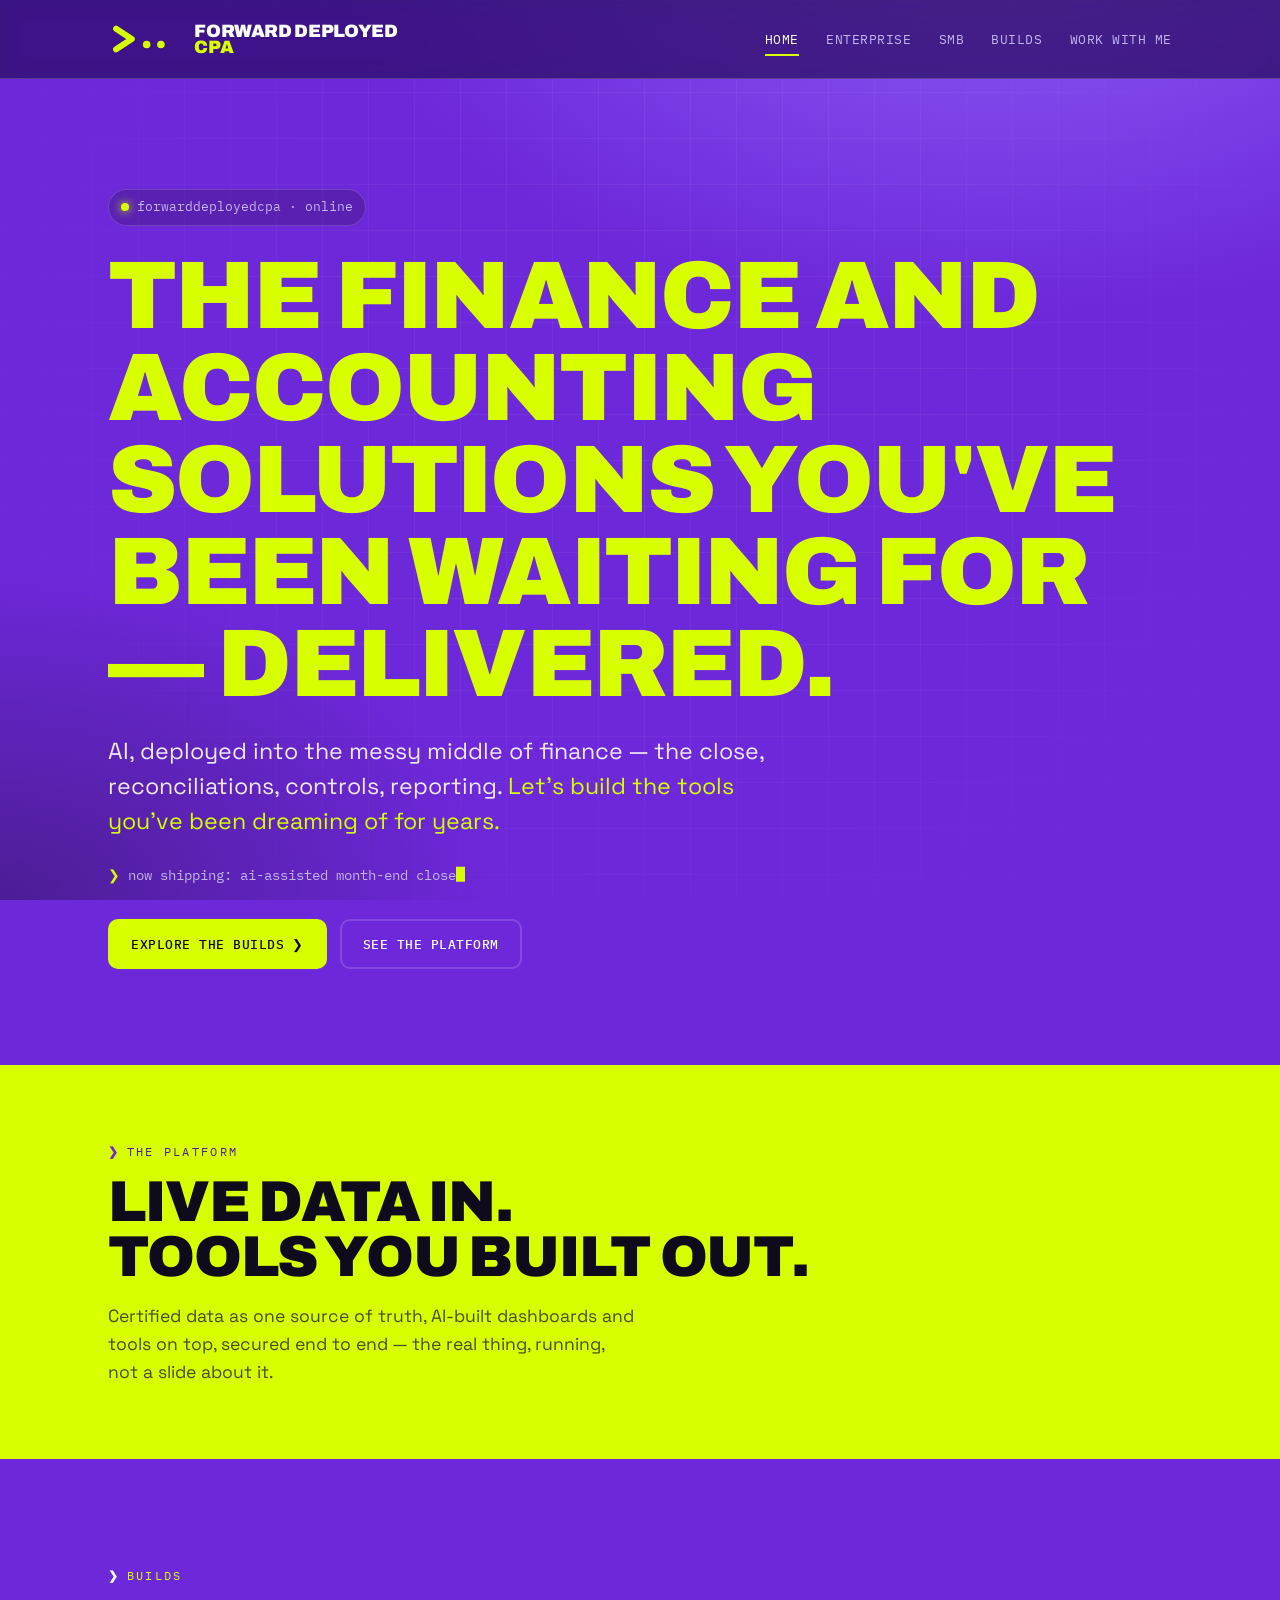
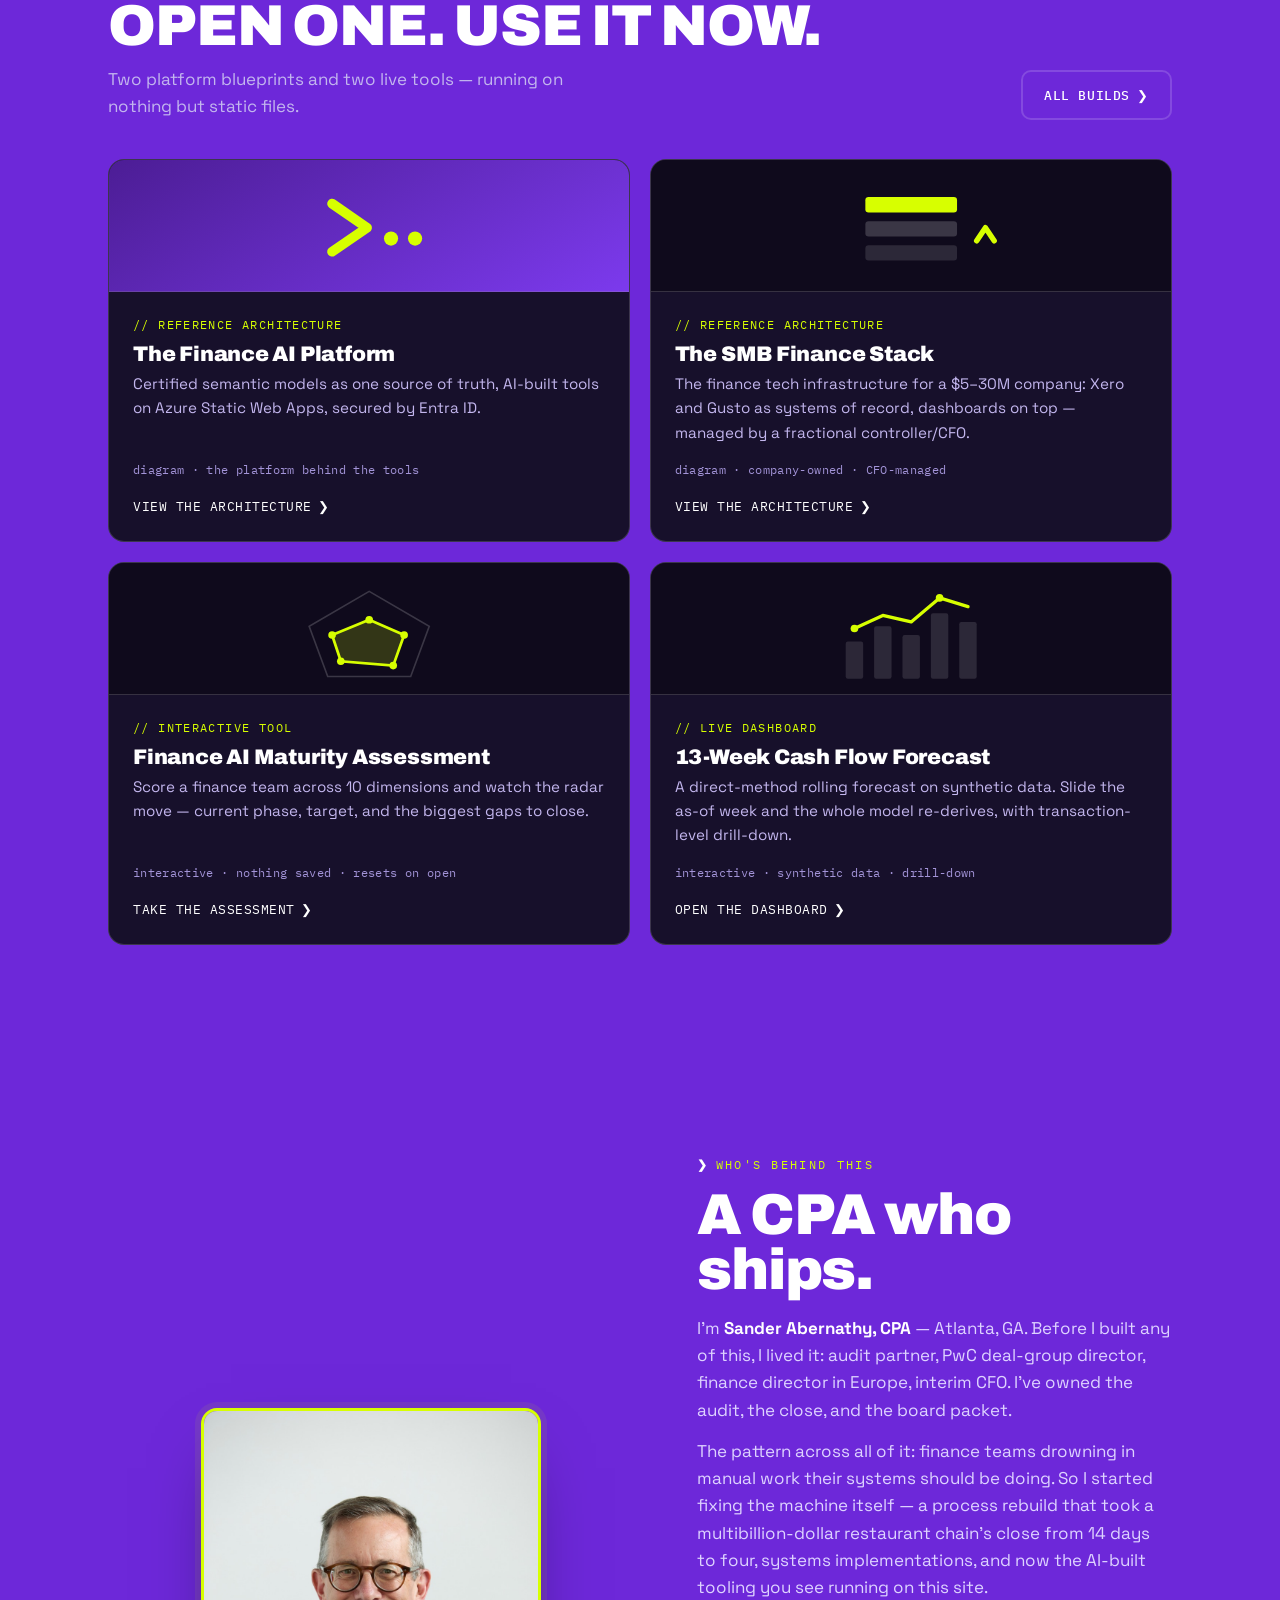
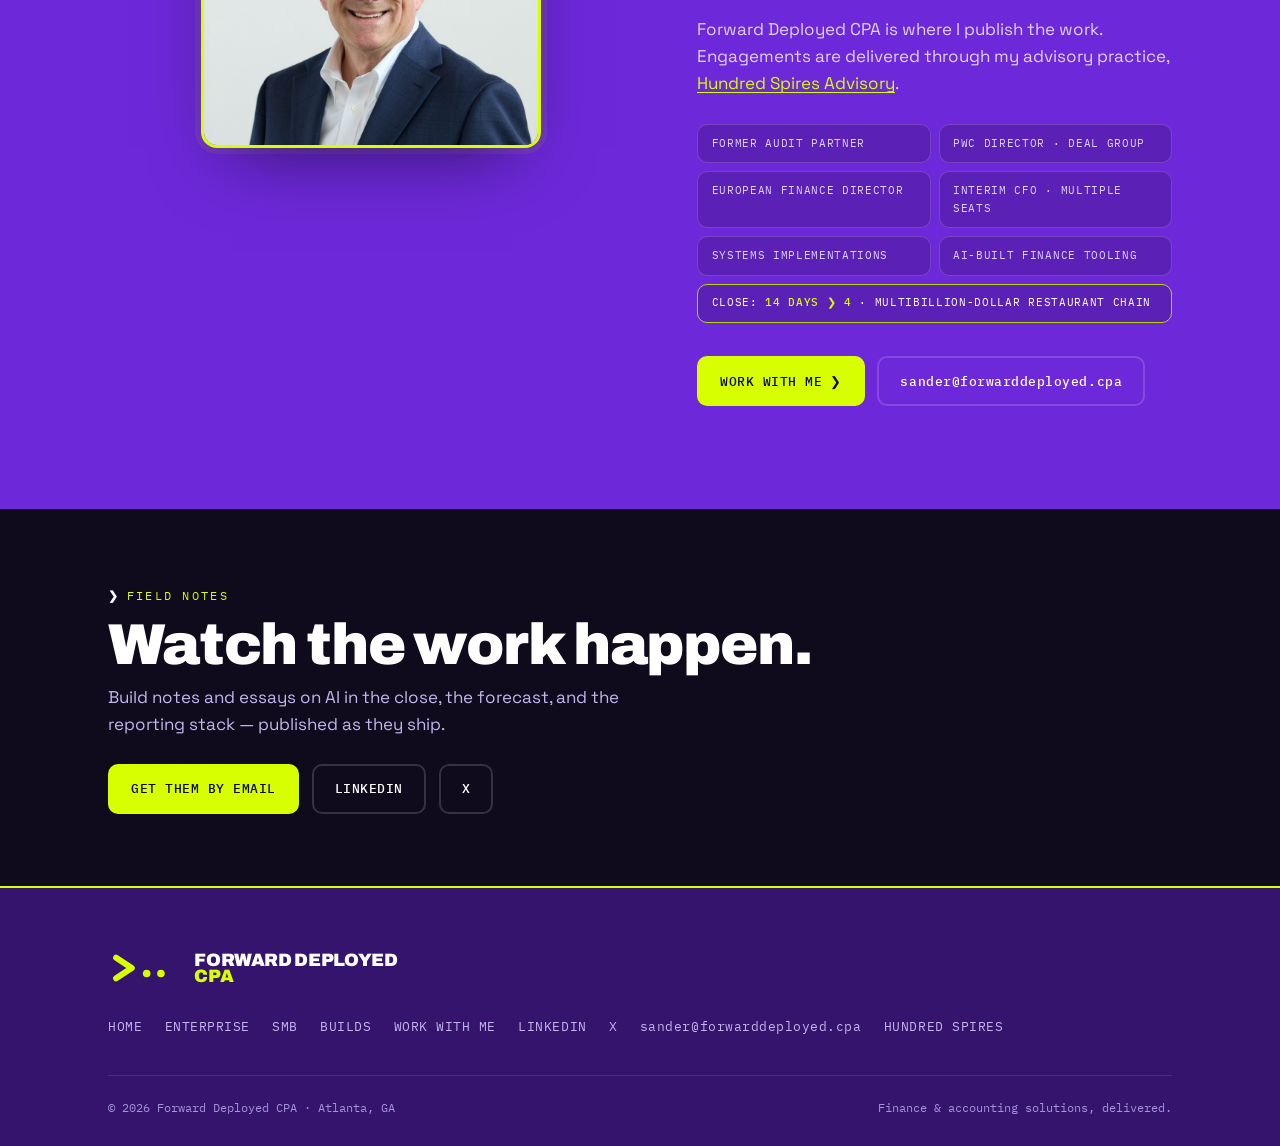
==== commit 5f1161aa: "Add SMB page; nav becomes Home / Enterprise / SMB / Builds / Work with me Co-Authored-By: Claude Fab" ====
--- a/index.html
+++ b/index.html
@@ -38,8 +38,9 @@
     </button>
     <nav class="nav" id="nav" aria-label="Primary">
       <a href="index.html" aria-current="page">Home</a>
+      <a href="enterprise.html">Enterprise</a>
+      <a href="smb.html">SMB</a>
       <a href="builds/index.html">Builds</a>
-      <a href="enterprise.html">Forward-Deployed Finance for the Enterprise</a>
       <a href="work-with-me.html">Work with me</a>
     </nav>
   </div>
@@ -221,8 +222,9 @@
       </a>
       <div class="foot-links">
         <a href="index.html">Home</a>
+        <a href="enterprise.html">Enterprise</a>
+        <a href="smb.html">SMB</a>
         <a href="builds/index.html">Builds</a>
-        <a href="enterprise.html">Forward-Deployed Finance for the Enterprise</a>
         <a href="work-with-me.html">Work with me</a>
         <a href="https://www.linkedin.com/company/forward-deployed-cpa" rel="me">LinkedIn</a>
         <a href="https://x.com/fwddeployedcpa" rel="me">X</a>
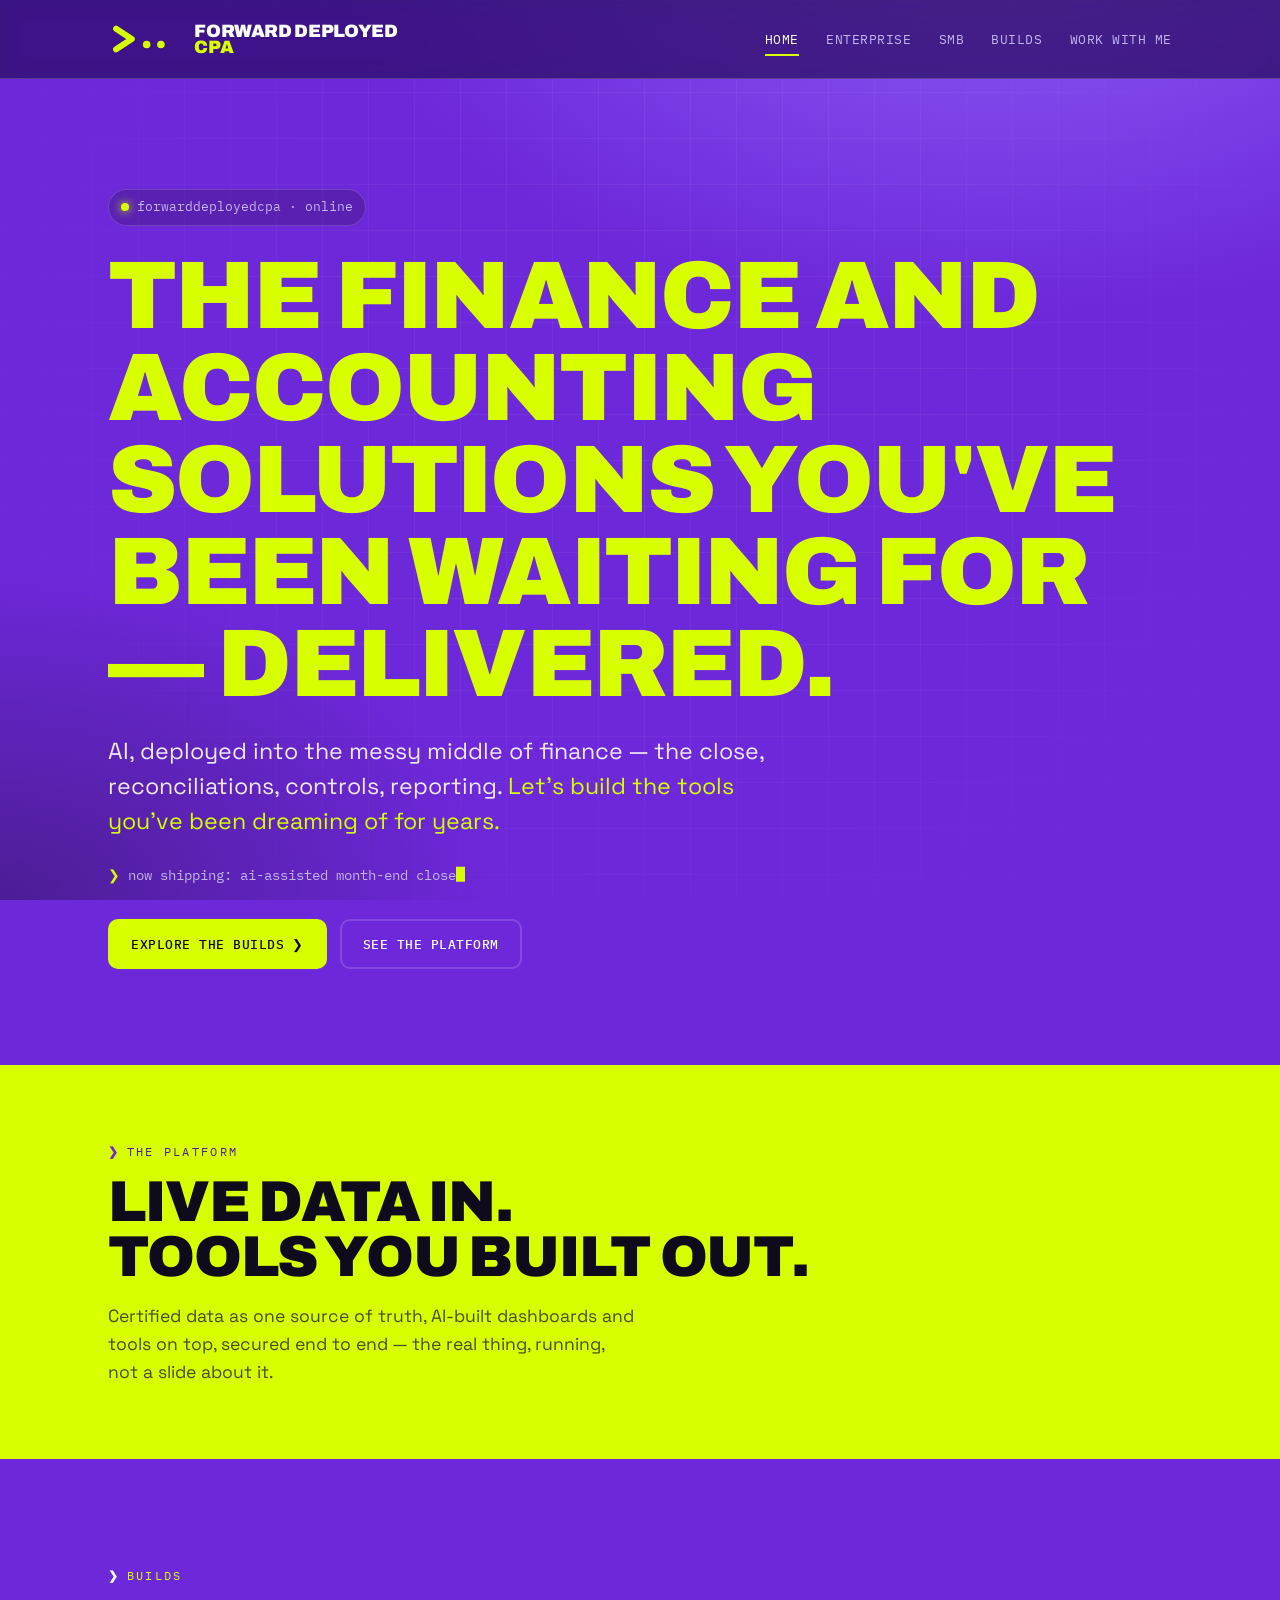
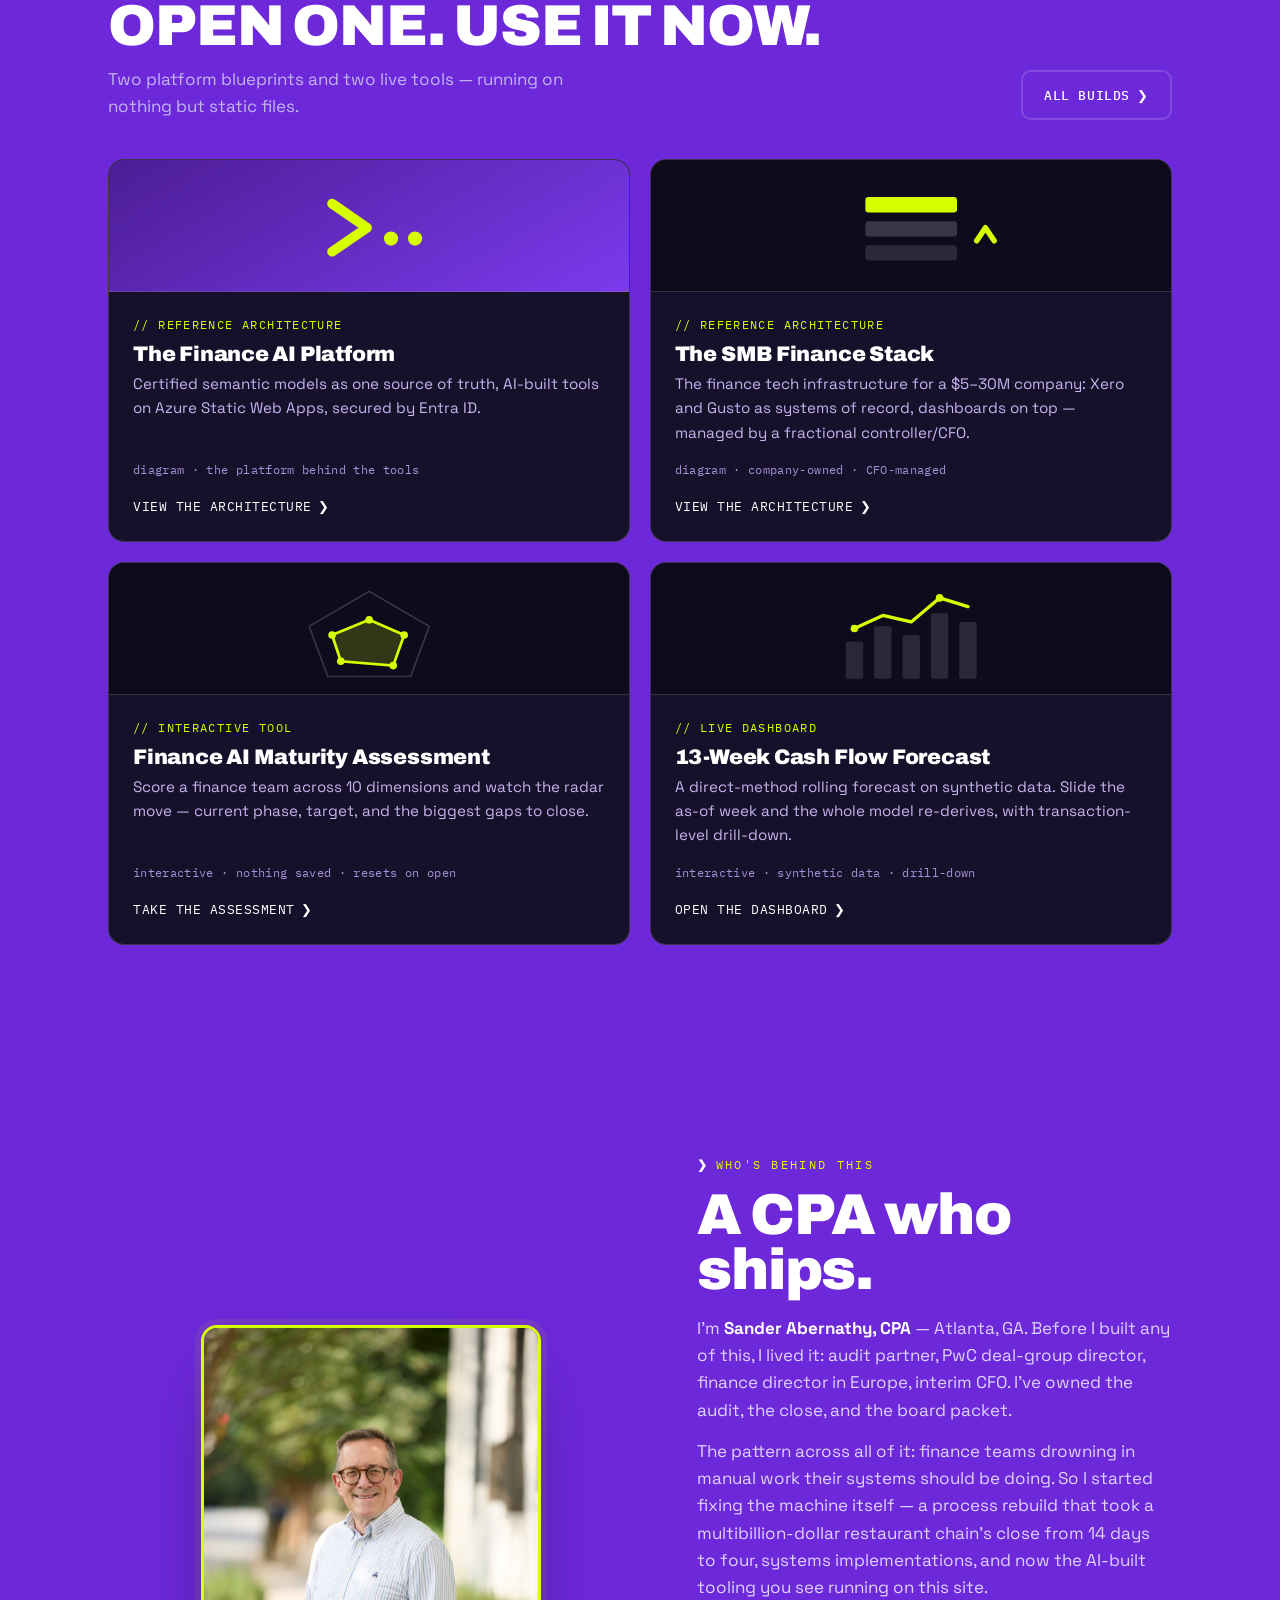
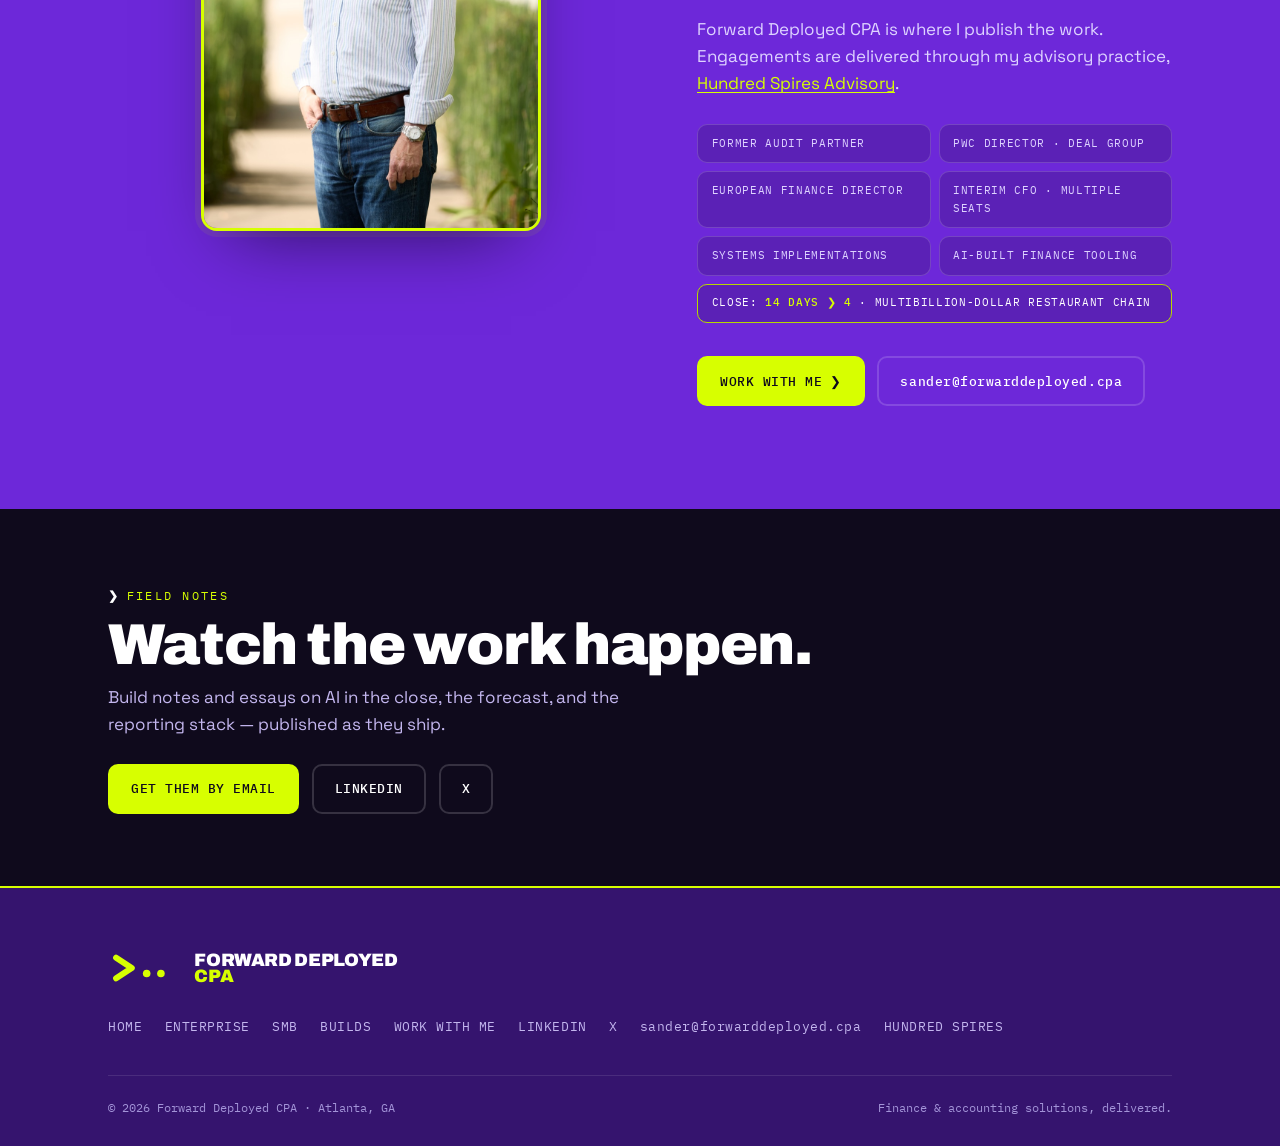
==== commit a6cbf947: "Swap bio headshot to outdoor casual portrait Co-Authored-By: Claude Fable 5 <noreply@anthropic.com>" ====
--- a/index.html
+++ b/index.html
@@ -169,7 +169,7 @@
   <div class="wrap">
     <div class="grid grid--split">
       <div class="logo-frame reveal" style="max-width:340px">
-        <img src="assets/img/sander.jpg" alt="Sander Abernathy, CPA" width="900" height="900">
+        <img src="assets/img/sander.jpg?v=2" alt="Sander Abernathy, CPA" width="900" height="1349">
       </div>
       <div class="reveal">
         <span class="eyebrow">who's behind this</span>
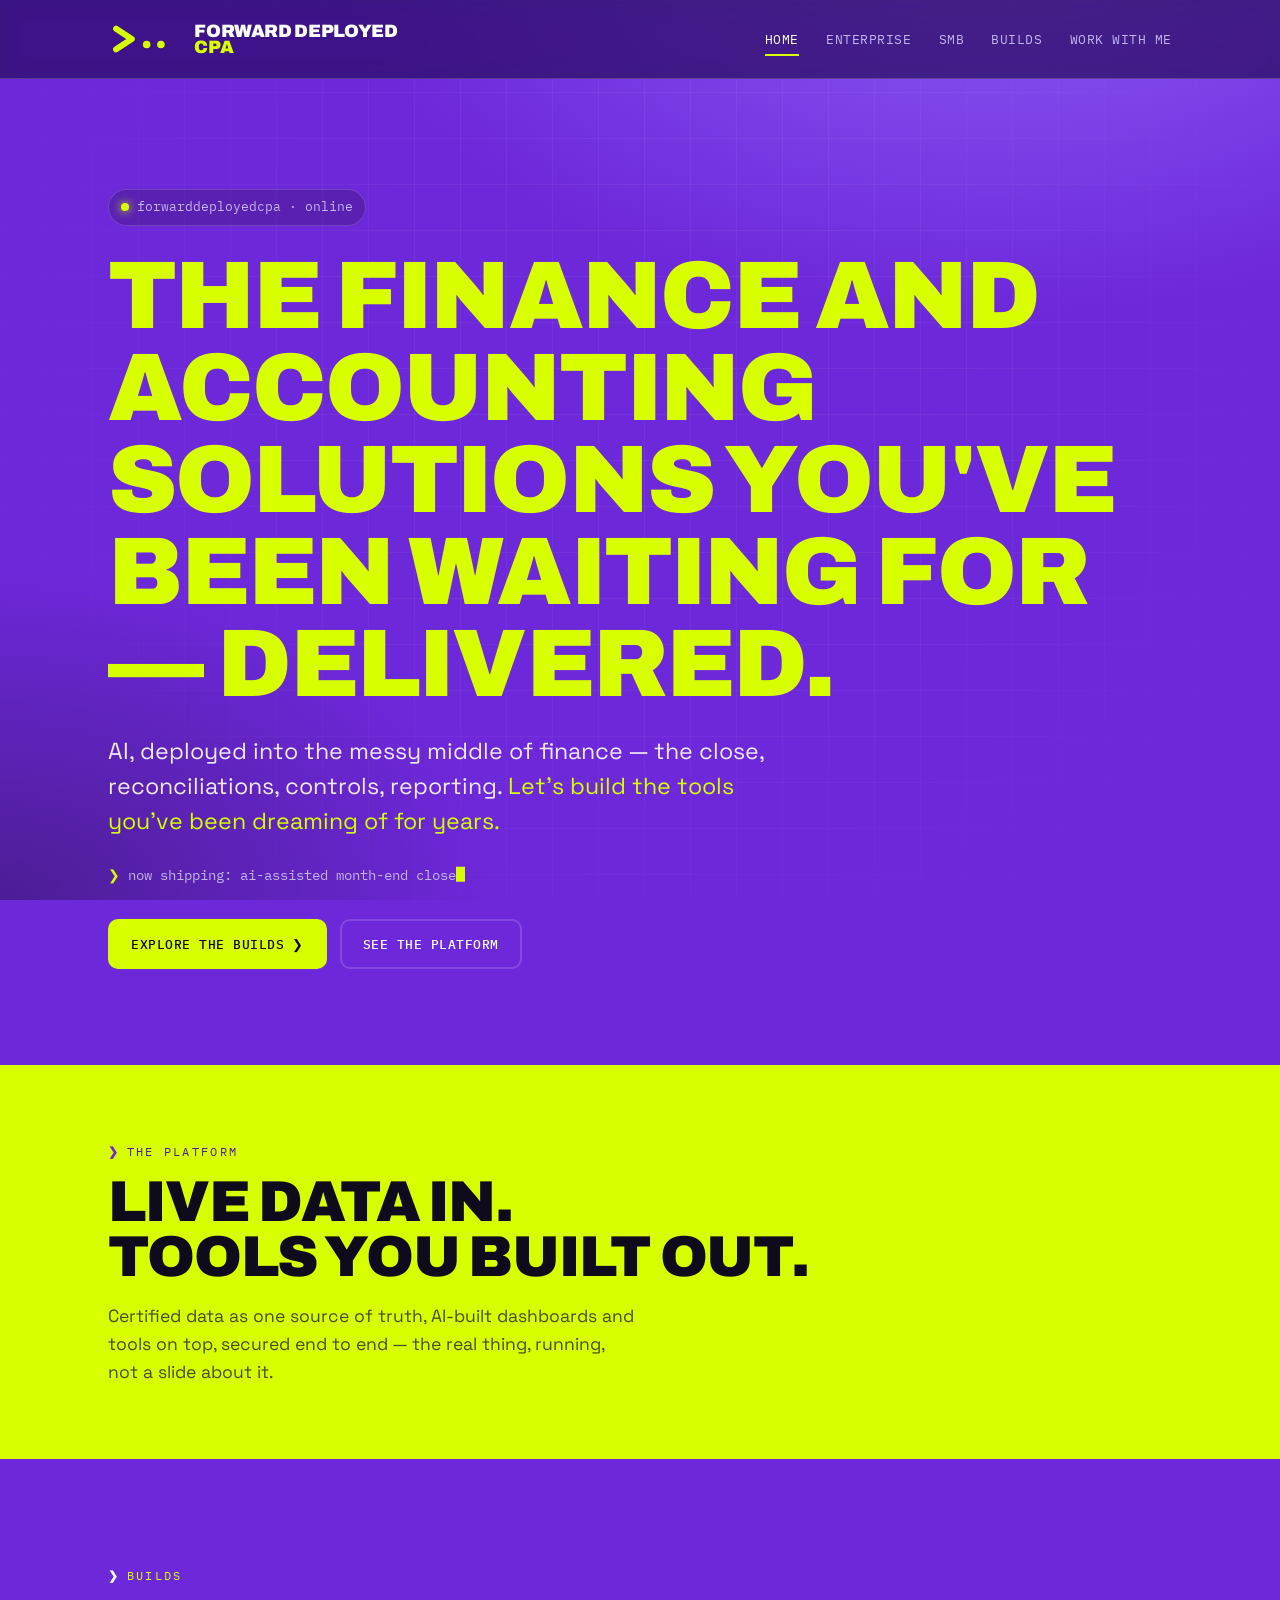
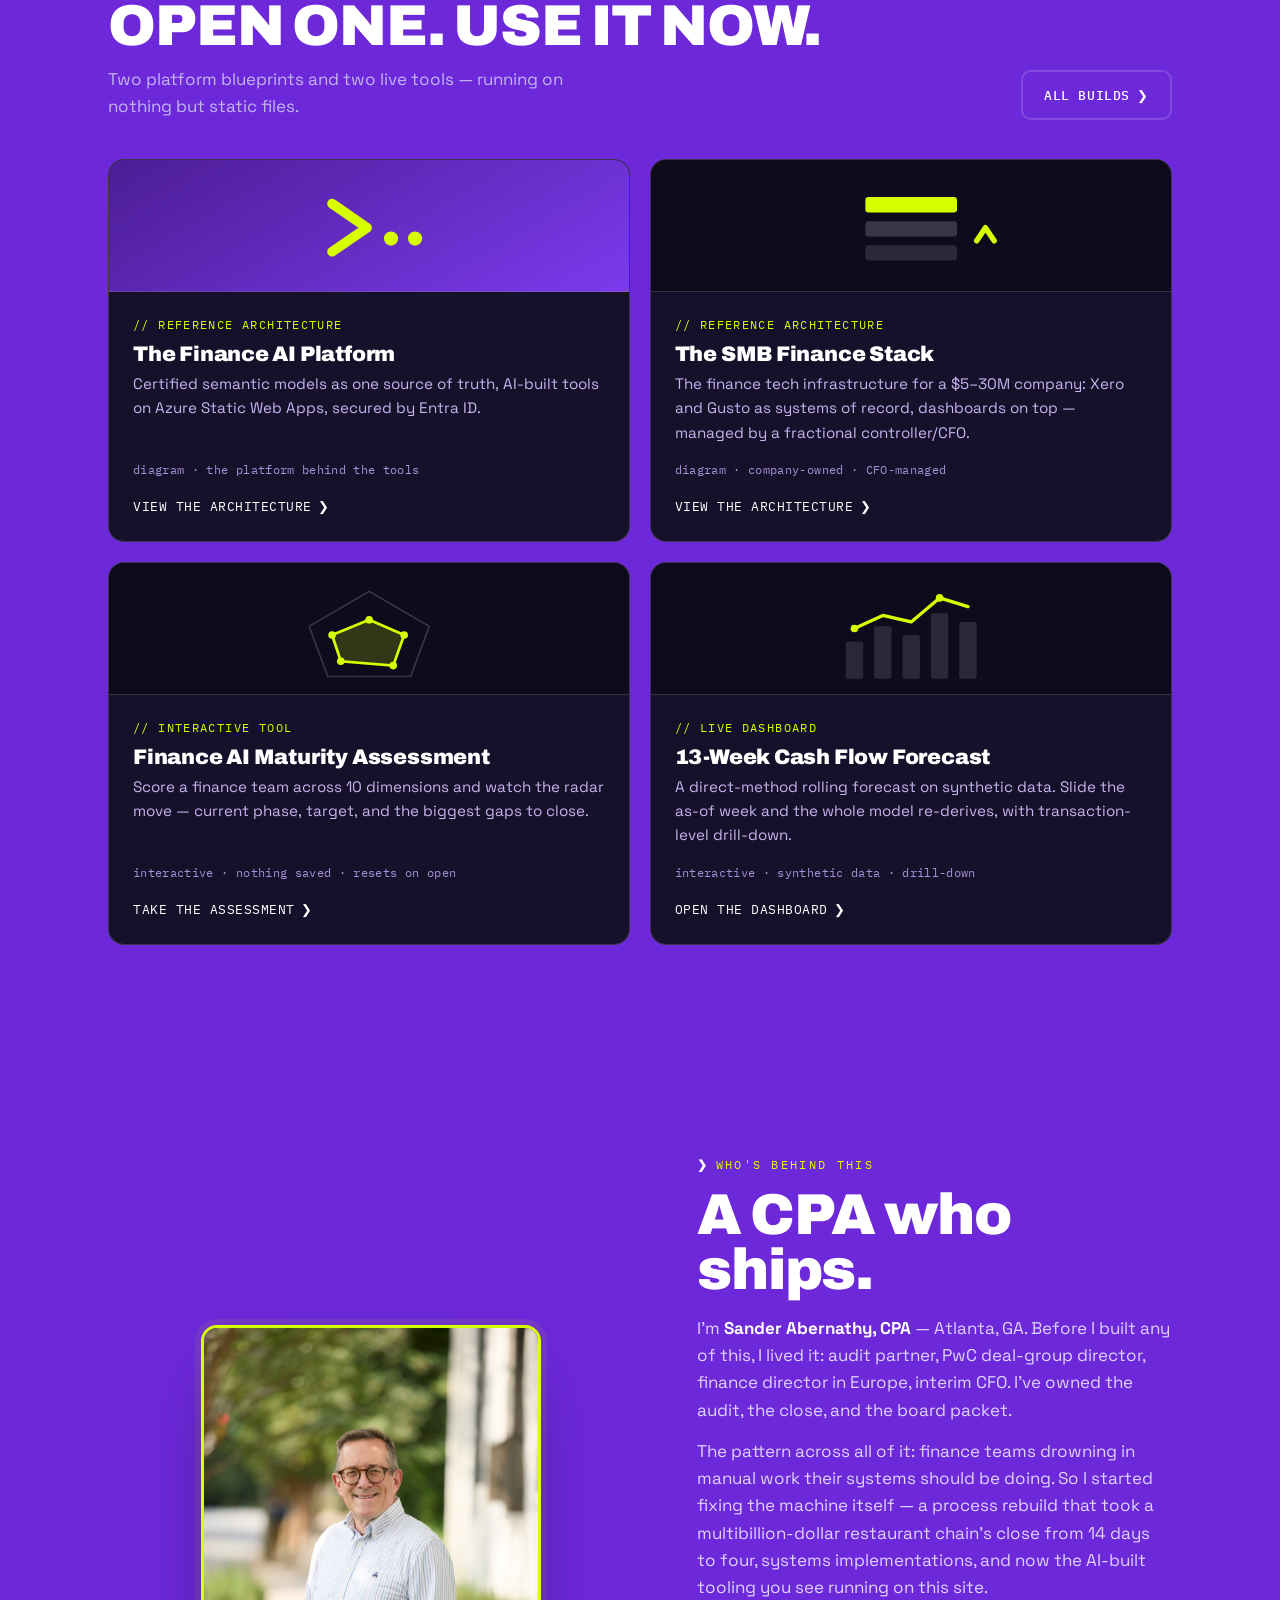
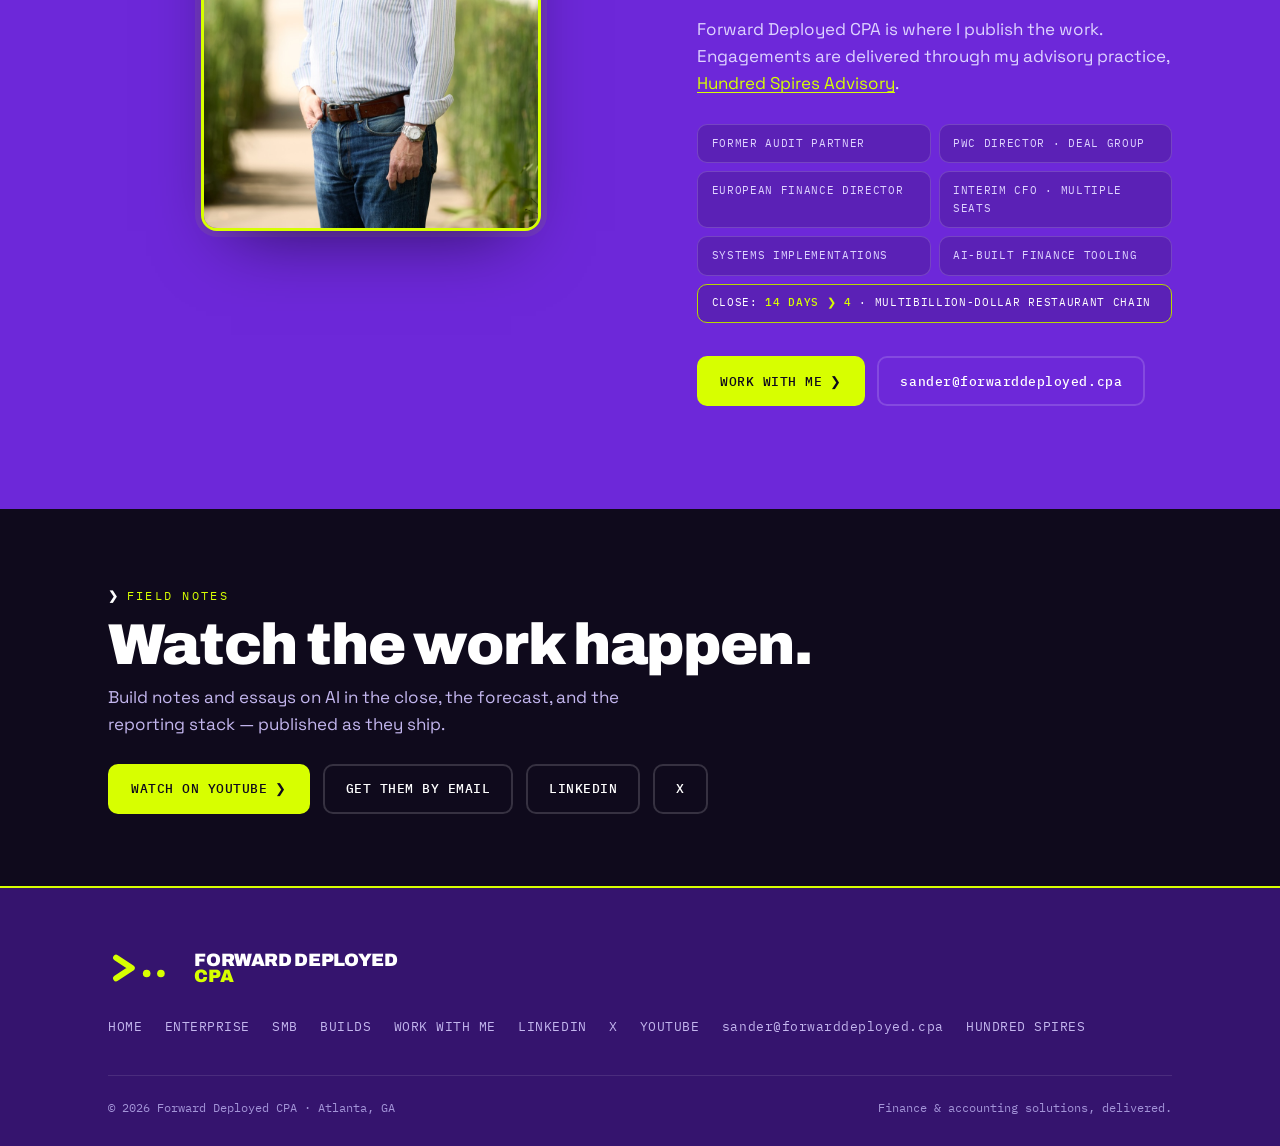
==== commit d961786d: "Add YouTube channel link (footer on all pages + primary CTA in Field Notes)" ====
--- a/index.html
+++ b/index.html
@@ -204,7 +204,8 @@
       <p class="muted" style="max-width:52ch;margin-top:.7rem">Build notes and essays on AI in the close, the forecast, and the reporting stack — published as they ship.</p>
     </div>
     <div class="hero__cta" style="margin-top:0">
-      <a class="btn btn--lime" href="mailto:sander@forwarddeployed.cpa?subject=Add%20me%20to%20Field%20Notes">Get them by email</a>
+      <a class="btn btn--lime" href="https://www.youtube.com/@forwarddeployedcpa" rel="me">Watch on YouTube <span class="arw" aria-hidden="true">❯</span></a>
+      <a class="btn btn--ghost" href="mailto:sander@forwarddeployed.cpa?subject=Add%20me%20to%20Field%20Notes">Get them by email</a>
       <a class="btn btn--ghost" href="https://www.linkedin.com/company/forward-deployed-cpa" rel="me">LinkedIn</a>
       <a class="btn btn--ghost" href="https://x.com/fwddeployedcpa" rel="me">X</a>
     </div>
@@ -228,6 +229,7 @@
         <a href="work-with-me.html">Work with me</a>
         <a href="https://www.linkedin.com/company/forward-deployed-cpa" rel="me">LinkedIn</a>
         <a href="https://x.com/fwddeployedcpa" rel="me">X</a>
+        <a href="https://www.youtube.com/@forwarddeployedcpa" rel="me">YouTube</a>
         <a href="mailto:sander@forwarddeployed.cpa" style="text-transform:none">sander@forwarddeployed.cpa</a>
         <a href="https://hundred-spires.com">Hundred Spires</a>
       </div>
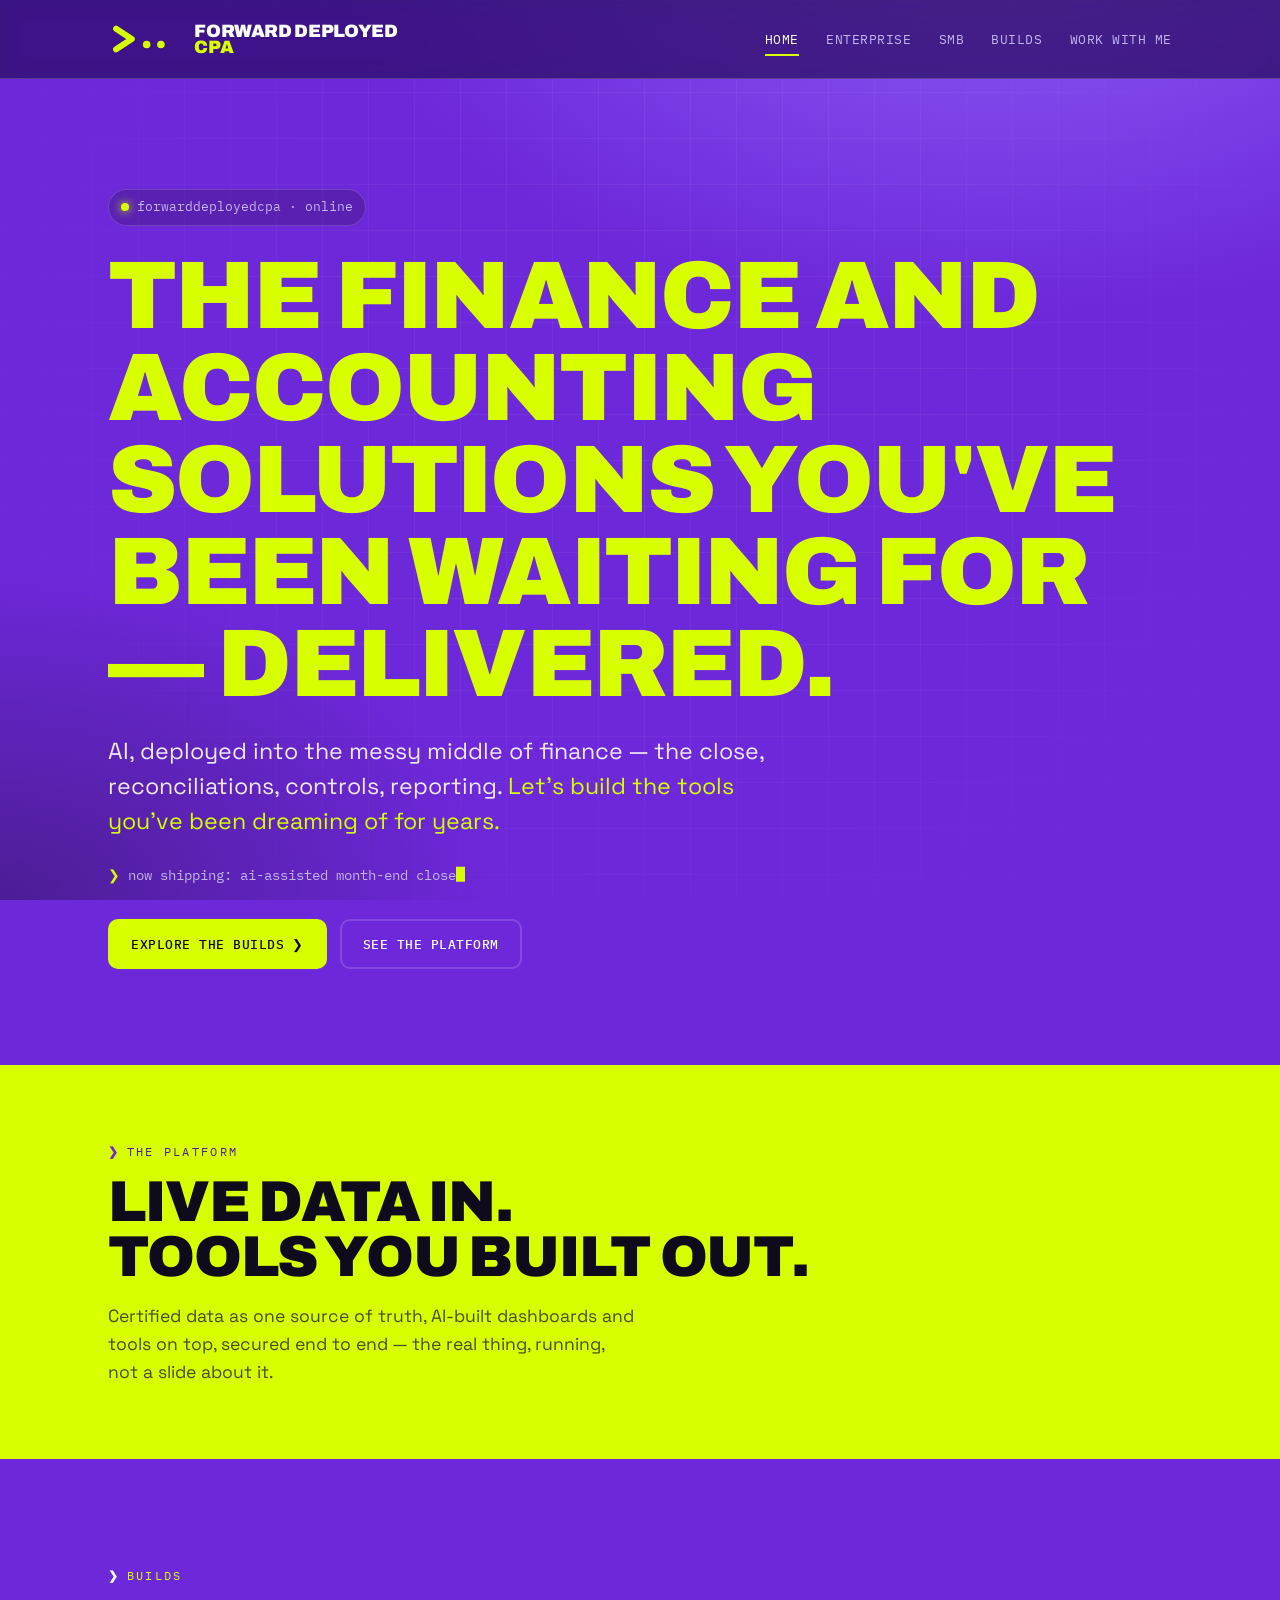
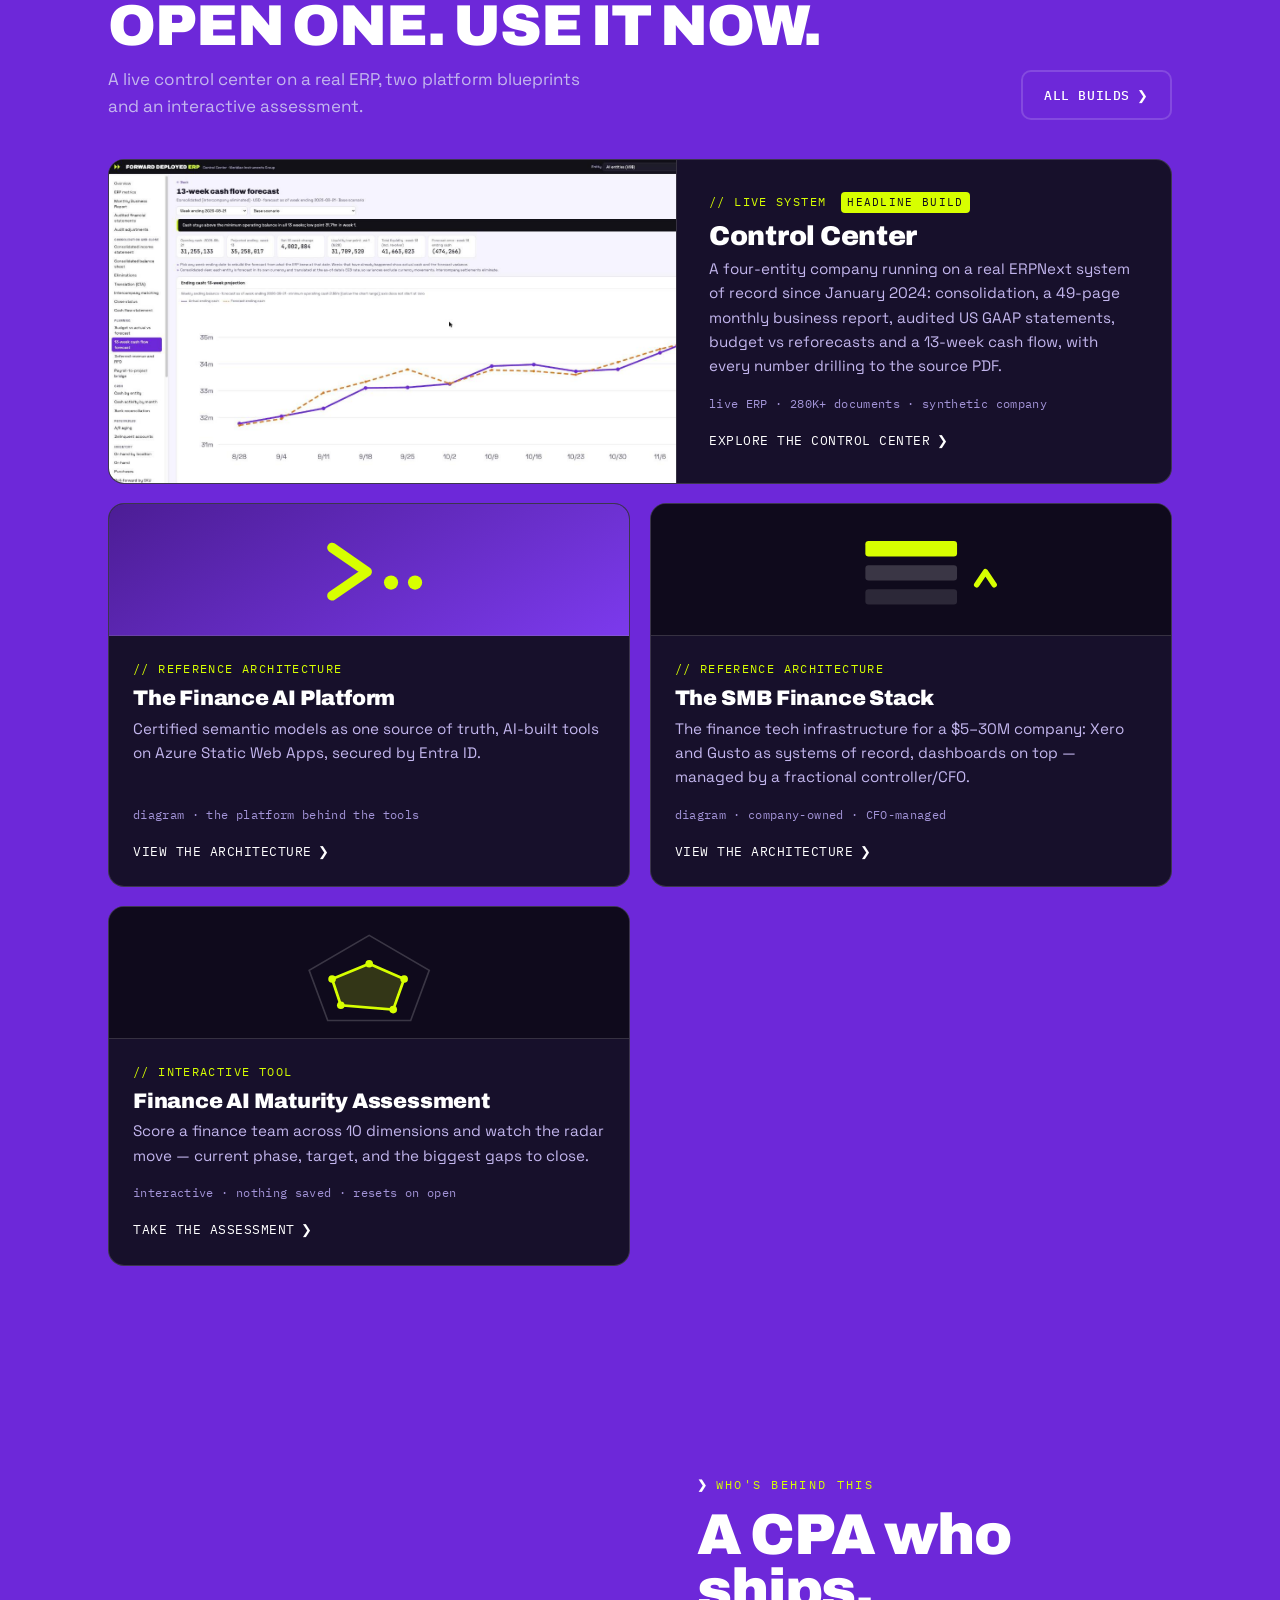
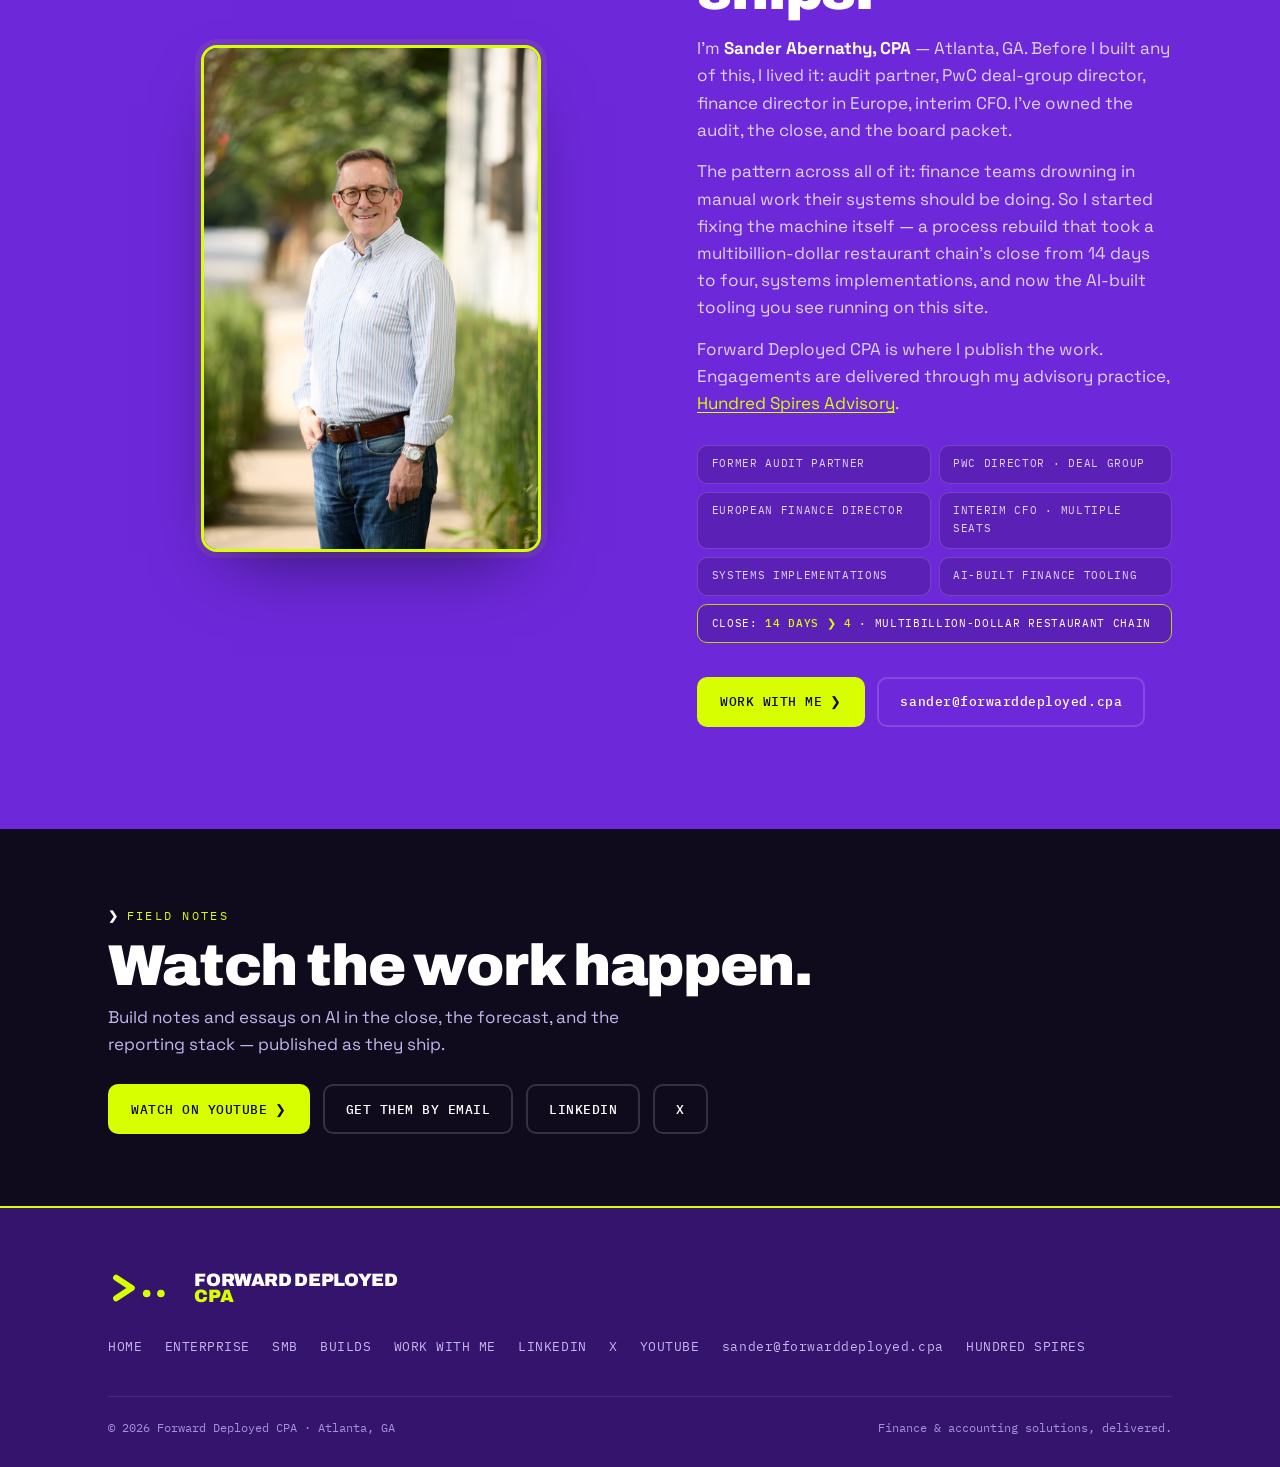
==== commit 16ddd481: "Control Center as the headline build; retire the 13-week cash flow demo (301 to Control Center) Co-A" ====
--- a/index.html
+++ b/index.html
@@ -23,7 +23,7 @@
 <link rel="preconnect" href="https://fonts.googleapis.com">
 <link rel="preconnect" href="https://fonts.gstatic.com" crossorigin>
 <link href="https://fonts.googleapis.com/css2?family=Archivo:wght@900&family=Space+Grotesk:wght@400;500;700&family=IBM+Plex+Mono:wght@400;500&display=swap" rel="stylesheet">
-<link rel="stylesheet" href="assets/css/styles.css?v=7">
+<link rel="stylesheet" href="assets/css/styles.css?v=8">
 </head>
 <body>
 <a class="skip" href="#main">Skip to content</a>
@@ -85,12 +85,24 @@
       <div>
         <span class="eyebrow">builds</span>
         <h2 style="margin-top:.6rem">Open one. Use it now.</h2>
-        <p class="muted">Two platform blueprints and two live tools — running on nothing but static files.</p>
+        <p class="muted">A live control center on a real ERP, two platform blueprints and an interactive assessment.</p>
       </div>
       <a class="btn btn--ghost" href="builds/index.html">All builds <span class="arw" aria-hidden="true">❯</span></a>
     </div>
 
     <div class="builds">
+
+      <a class="build build--feature reveal" href="builds/control-center.html">
+        <div class="build__top"><img src="assets/img/cc-cashflow.jpg" width="1568" height="746" alt="" loading="lazy"></div>
+        <div class="build__body">
+          <span class="build__kind">// live system <span class="build__flag">headline build</span></span>
+          <h3>Control Center</h3>
+          <p>A four-entity company running on a real ERPNext system of record since January 2024: consolidation, a 49-page monthly business report, audited US GAAP statements, budget vs reforecasts and a 13-week cash flow, with every number drilling to the source PDF.</p>
+          <span class="build__meta">live ERP · 280K+ documents · synthetic company</span>
+          <span class="build__go">Explore the Control Center <span class="arw" aria-hidden="true">❯</span></span>
+        </div>
+      </a>
+
       <a class="build reveal" href="builds/platform-architecture.html">
         <div class="build__top" style="background:linear-gradient(150deg,var(--grape-deep),var(--grape-bright))">
           <svg viewBox="0 0 200 120" fill="none" aria-hidden="true">
@@ -142,24 +154,6 @@
         </div>
       </a>
 
-      <a class="build reveal" href="builds/cash-flow-13-week.html">
-        <div class="build__top" style="background:var(--ink)">
-          <svg viewBox="0 0 200 120" fill="none" aria-hidden="true">
-            <g fill="rgba(255,255,255,.12)">
-              <rect x="40" y="72" width="16" height="34" rx="2"/><rect x="66" y="58" width="16" height="48" rx="2"/><rect x="92" y="66" width="16" height="40" rx="2"/><rect x="118" y="46" width="16" height="60" rx="2"/><rect x="144" y="54" width="16" height="52" rx="2"/>
-            </g>
-            <polyline points="48,60 74,48 100,54 126,32 152,40" fill="none" stroke="#D7FF00" stroke-width="3" stroke-linecap="round" stroke-linejoin="round"/>
-            <circle cx="48" cy="60" r="3.5" fill="#D7FF00"/><circle cx="126" cy="32" r="3.5" fill="#D7FF00"/>
-          </svg>
-        </div>
-        <div class="build__body">
-          <span class="build__kind">// live dashboard</span>
-          <h3>13-Week Cash Flow Forecast</h3>
-          <p>A direct-method rolling forecast on synthetic data. Slide the as-of week and the whole model re-derives, with transaction-level drill-down.</p>
-          <span class="build__meta">interactive · synthetic data · drill-down</span>
-          <span class="build__go">Open the dashboard <span class="arw" aria-hidden="true">❯</span></span>
-        </div>
-      </a>
     </div>
   </div>
 </section>
--- a/assets/css/styles.css
+++ b/assets/css/styles.css
@@ -329,3 +329,25 @@
 .skip:focus { left: 8px; top: 8px; }
 :focus-visible { outline: 2px solid var(--lime); outline-offset: 2px; border-radius: 4px; }
 .divider { height: 1px; background: var(--line); border: none; }
+
+/* ---------- headline build (Control Center) ---------- */
+.build--feature { grid-column: 1 / -1; display: grid; grid-template-columns: 1.15fr 1fr; }
+.build--feature .build__top { height: auto; min-height: 260px; border-bottom: 0; border-right: 1px solid var(--line); background: var(--ink); padding: 0; place-items: stretch; }
+.build--feature .build__top img { width: 100%; height: 100%; object-fit: cover; object-position: left top; display: block; }
+.build--feature .build__body { padding: 2rem; }
+.build--feature .build__body h3 { font-size: 1.7rem; }
+.build__flag { display: inline-block; font-family: var(--f-mono); font-size: .68rem; letter-spacing: .12em; text-transform: uppercase; color: var(--ink); background: var(--lime); border-radius: 4px; padding: .2em .55em; margin-left: .6em; vertical-align: middle; }
+@media (max-width: 900px) { .build--feature { grid-template-columns: 1fr; } .build--feature .build__top { min-height: 200px; border-right: 0; border-bottom: 1px solid var(--line); } }
+.cc-shot { border: 3px solid var(--lime); border-radius: var(--radius); overflow: hidden; background: var(--ink); box-shadow: 0 40px 90px -50px rgba(0,0,0,.9); }
+.cc-shot img { width: 100%; display: block; }
+.cc-stats { display: grid; grid-template-columns: repeat(5, 1fr); gap: 1px; background: var(--line); border: 1px solid var(--line); border-radius: var(--radius); overflow: hidden; margin-top: 2rem; }
+.cc-stat { background: var(--ink-panel); padding: 1.1rem 1.2rem; }
+.cc-stat b { display: block; font-family: var(--f-mono); font-size: 1.45rem; color: #fff; font-weight: 500; }
+.cc-stat span { font-family: var(--f-mono); font-size: .72rem; letter-spacing: .06em; text-transform: uppercase; color: var(--mute); }
+@media (max-width: 900px) { .cc-stats { grid-template-columns: repeat(2, 1fr); } }
+.cc-gallery { display: grid; grid-template-columns: repeat(3, 1fr); gap: 1.2rem; }
+@media (max-width: 900px) { .cc-gallery { grid-template-columns: 1fr; } }
+.cc-gallery figure { margin: 0; background: var(--ink-panel); border: 1px solid var(--line); border-radius: var(--radius); overflow: hidden; }
+.cc-gallery img { width: 100%; display: block; border-bottom: 1px solid var(--line); }
+.cc-gallery figcaption { padding: 1rem 1.1rem; font-size: .92rem; color: var(--mute); }
+.cc-gallery figcaption b { display: block; color: #fff; font-weight: 700; margin-bottom: .2rem; }
